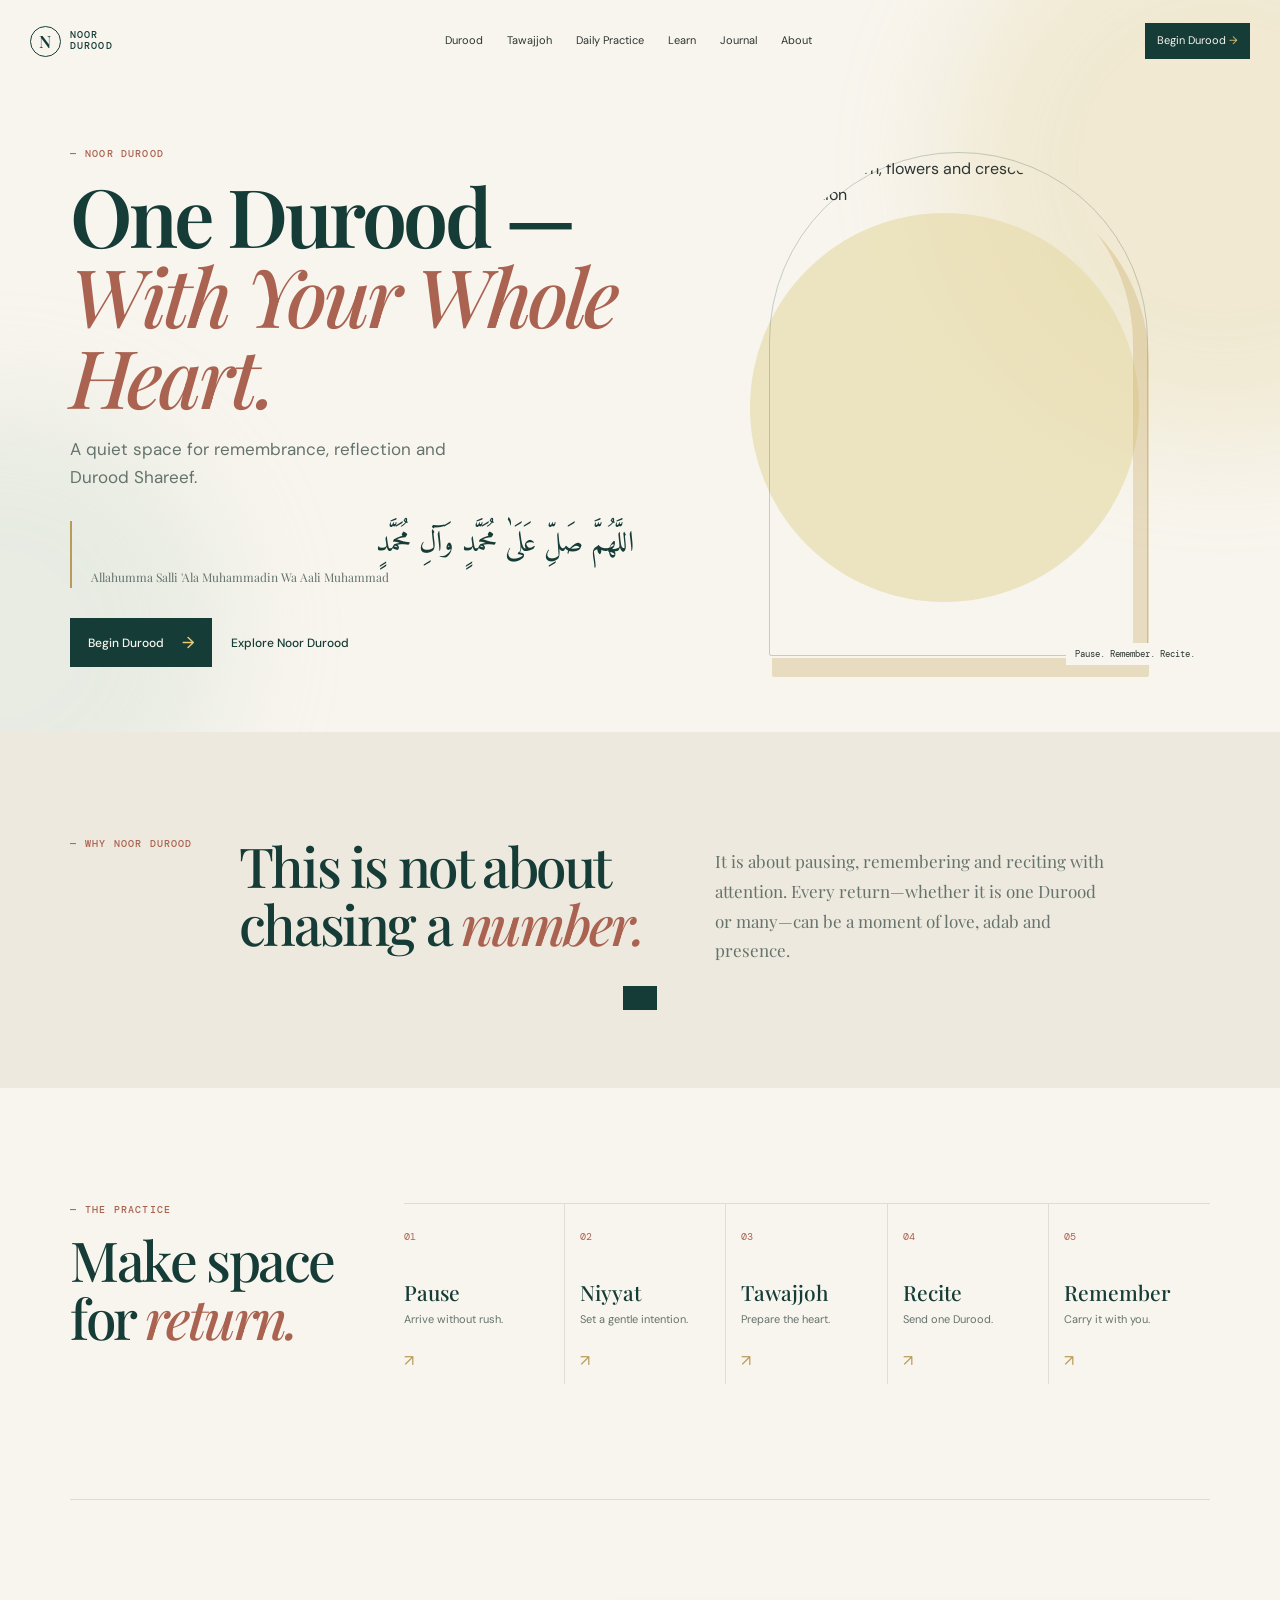
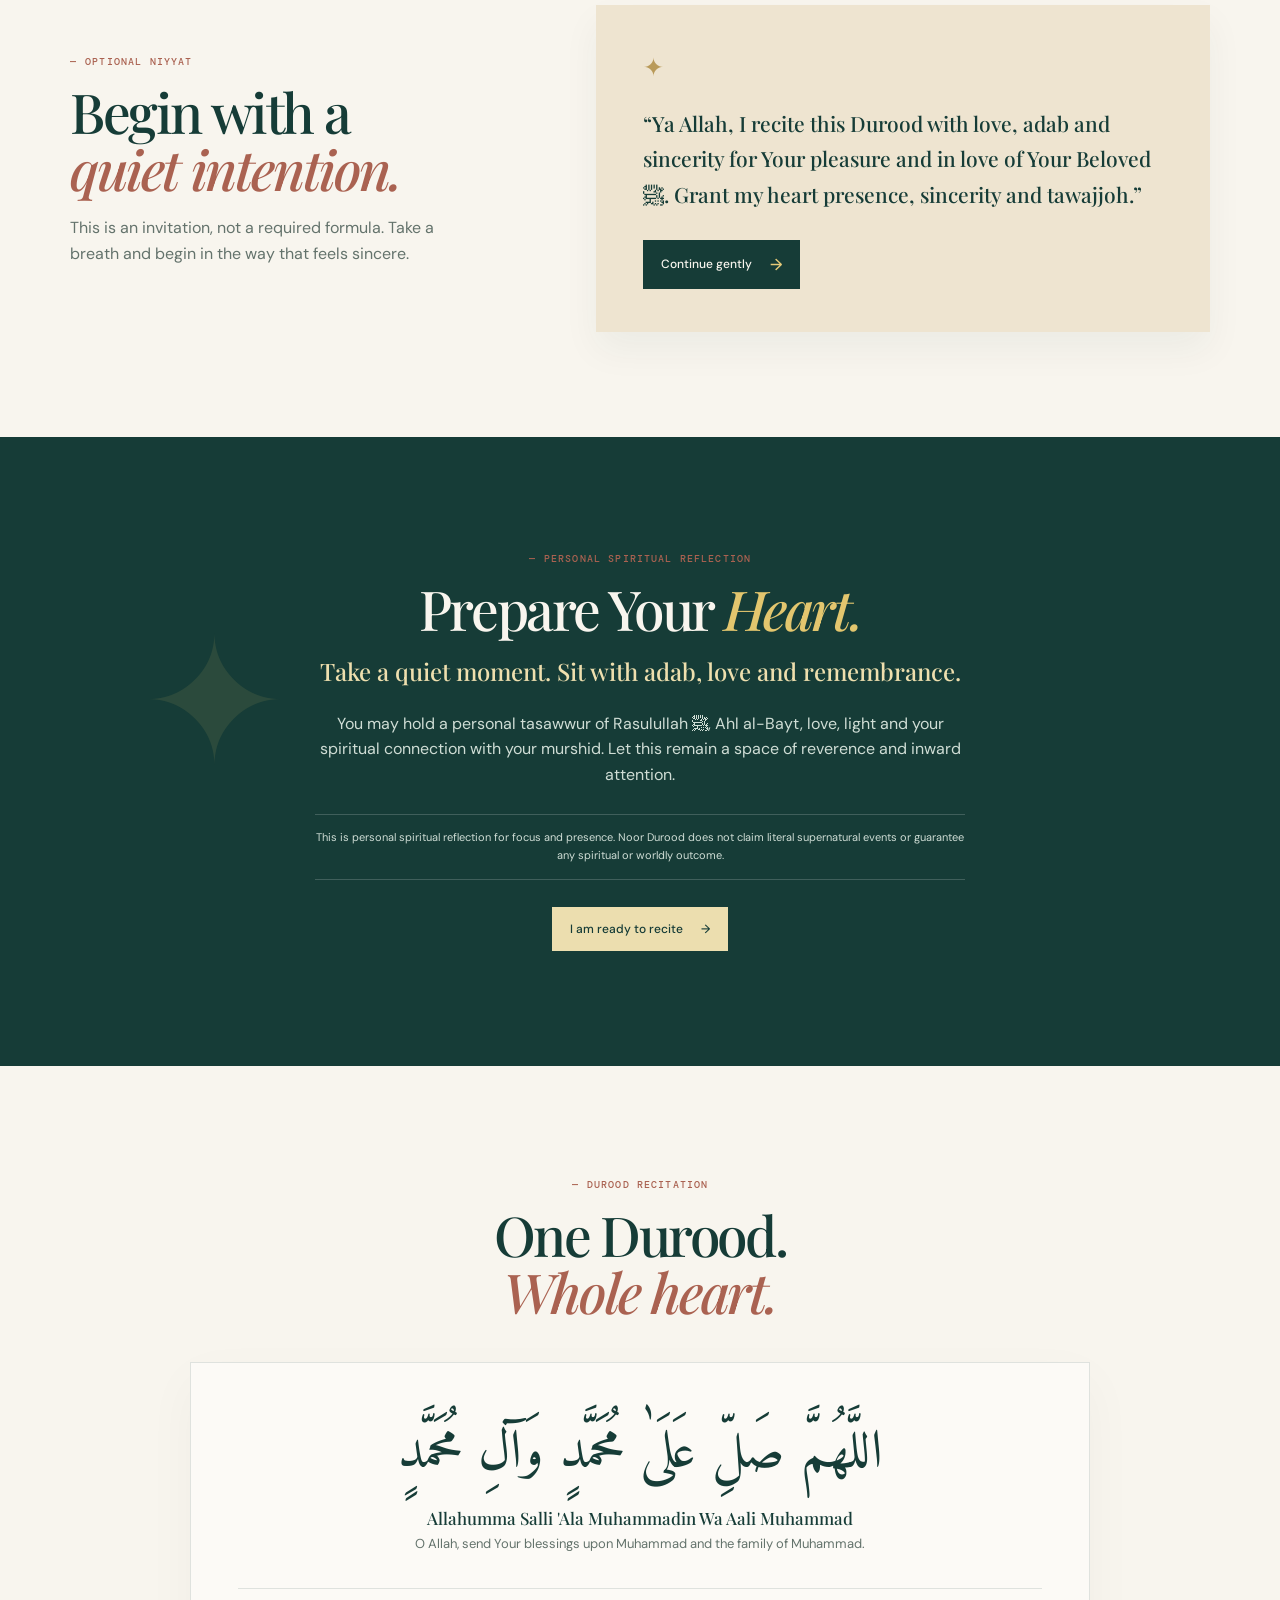
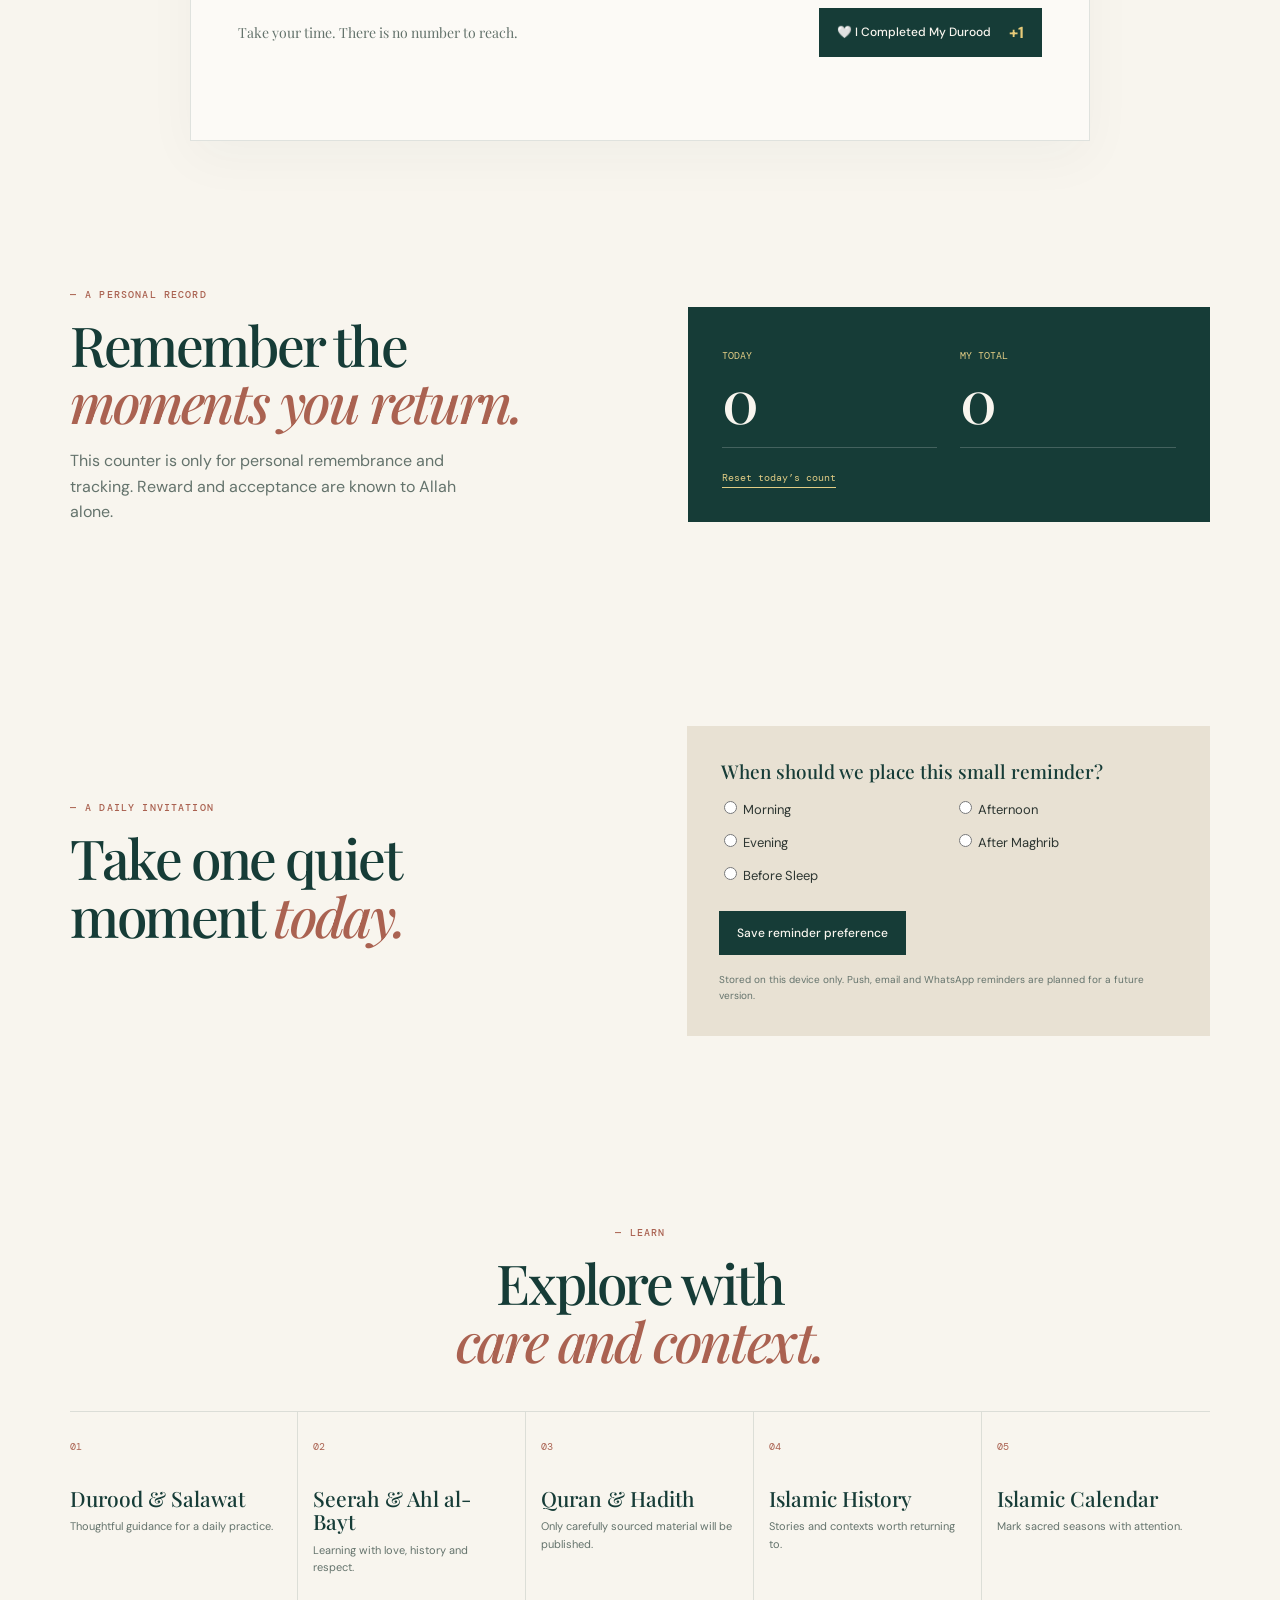
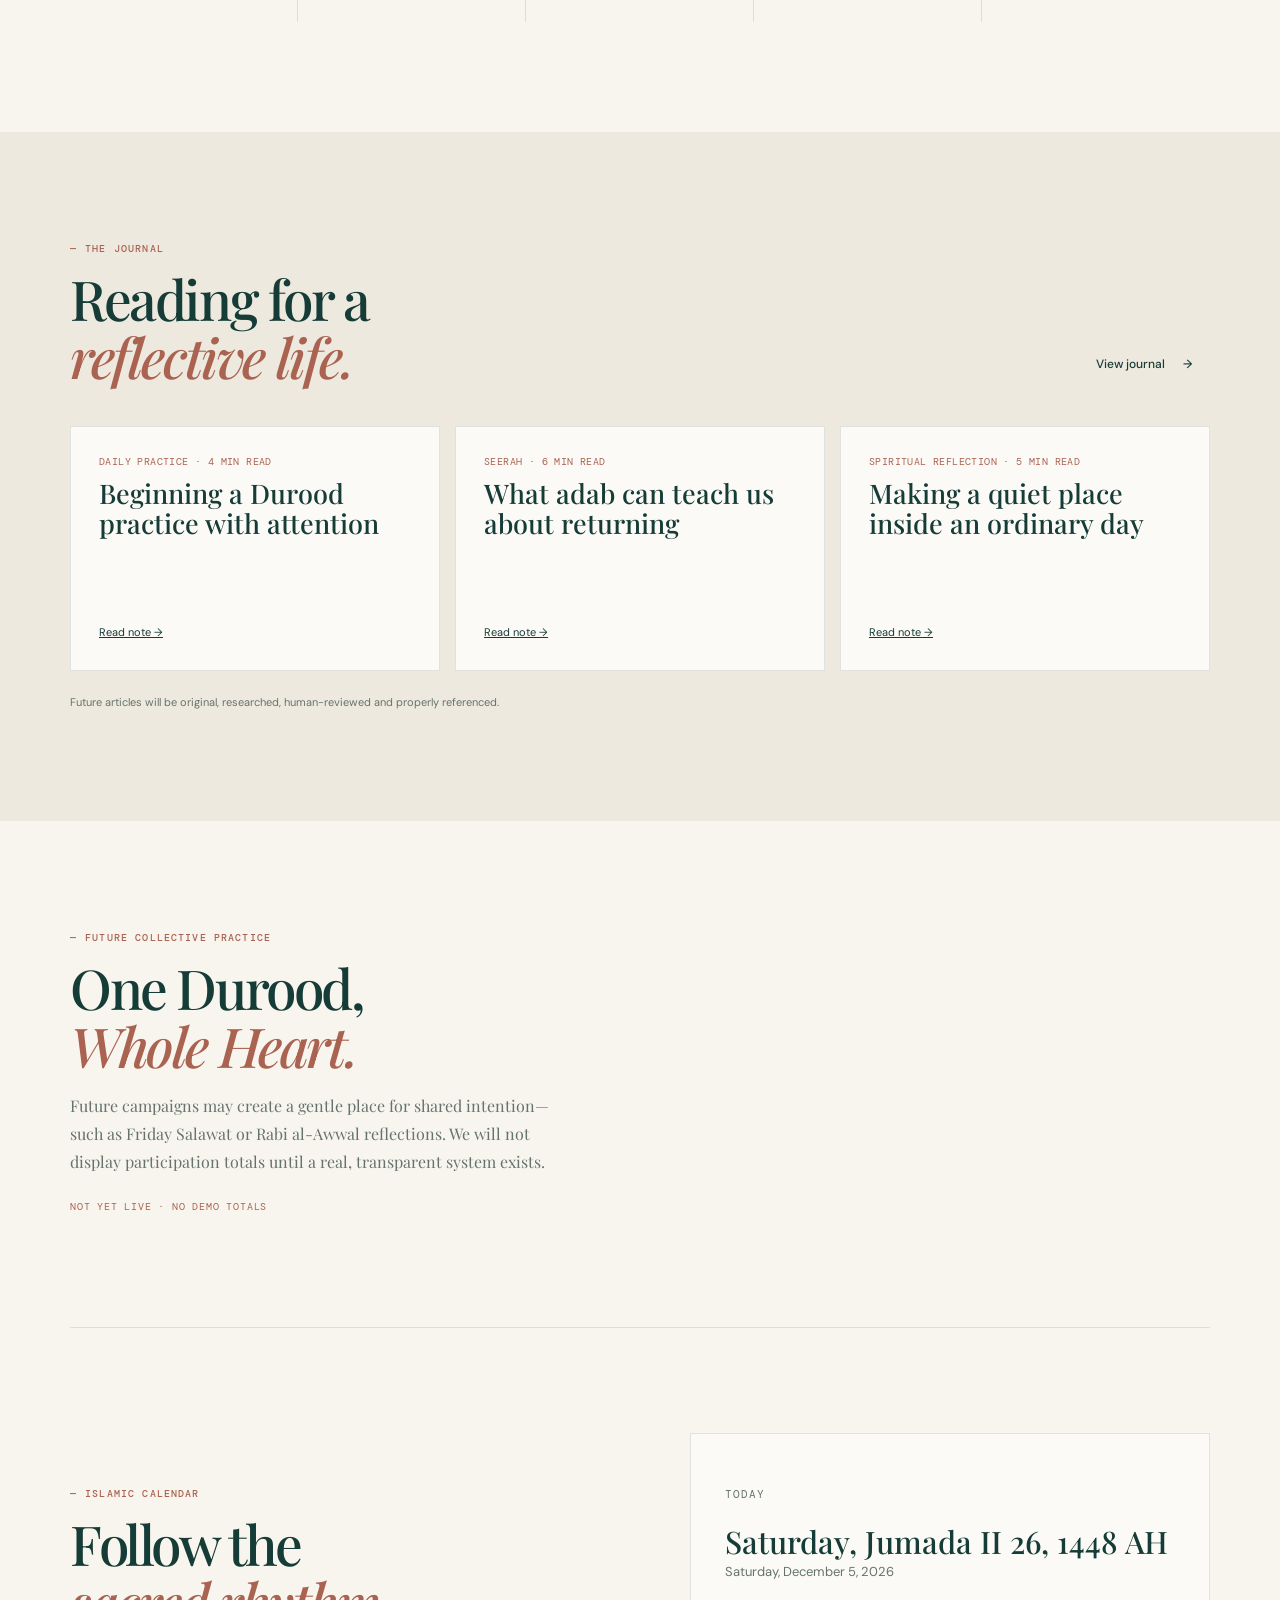
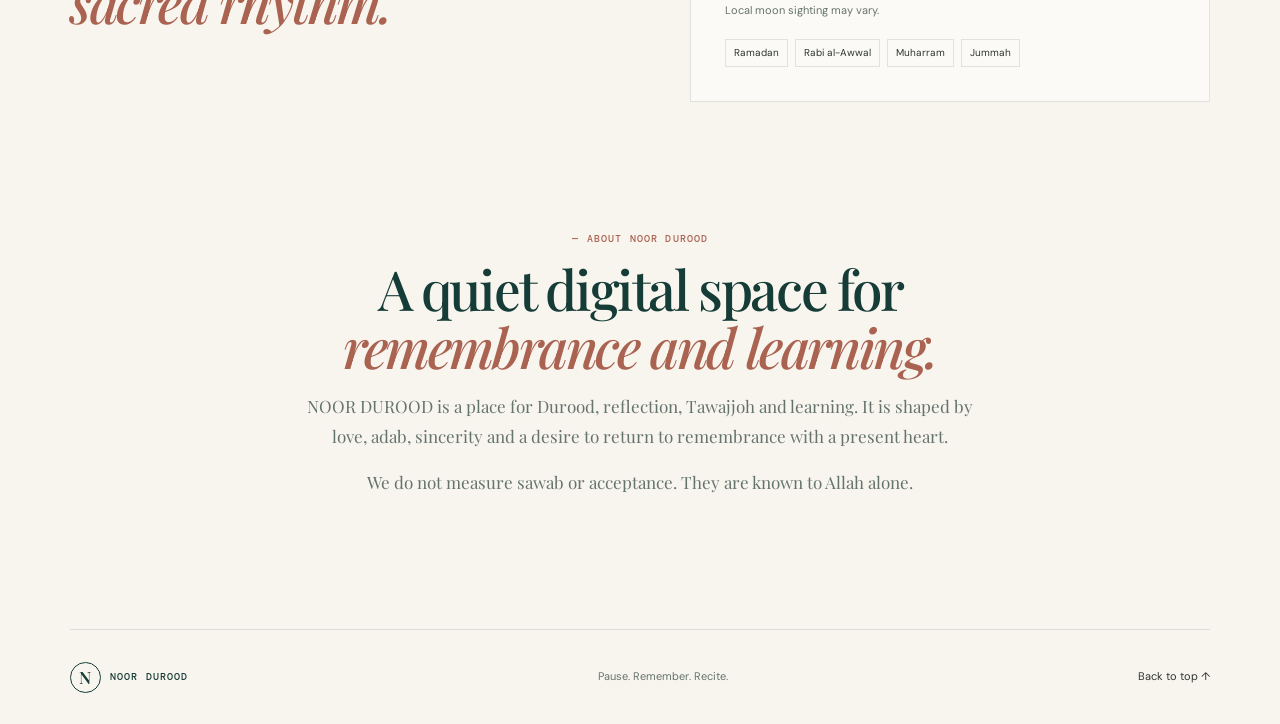
==== index.html @ 05f32813 "Add files via upload" ====
<!doctype html><html lang="en"><head><meta charset="utf-8"><meta name="viewport" content="width=device-width,initial-scale=1"><title>Noor Durood — One Durood, With Your Whole Heart</title><meta name="description" content="A quiet digital space for Durood, reflection, Tawajjoh and learning."><link rel="canonical" href="https://noordurood.com/"><meta property="og:type" content="website"><meta property="og:title" content="Noor Durood — One Durood, With Your Whole Heart"><meta property="og:description" content="A quiet space for Durood, reflection and remembrance."><meta property="og:url" content="https://noordurood.com/"><meta name="twitter:card" content="summary_large_image"><link rel="preconnect" href="https://fonts.googleapis.com"><link rel="preconnect" href="https://fonts.gstatic.com" crossorigin><link href="https://fonts.googleapis.com/css2?family=Amiri:wght@400;700&family=DM+Mono:wght@400;500&family=DM+Sans:opsz,wght@9..40,400;9..40,500;9..40,600&family=Playfair+Display:ital,wght@0,500;0,600;1,500&display=swap" rel="stylesheet"><link rel="stylesheet" href="styles.css"><script type="application/ld+json">{"@context":"https://schema.org","@type":"WebSite","name":"Noor Durood","url":"https://noordurood.com/","description":"A quiet digital space for Durood, reflection, Tawajjoh and learning."}</script></head>
<body><a class="skip" href="#main">Skip to content</a><div class="wash wash-one"></div><div class="wash wash-two"></div><header class="header"><a class="brand" href="#home" aria-label="Noor Durood home"><b>N</b><span>NOOR<br>DUROOD</span></a><nav class="nav" id="nav" aria-label="Main navigation"><a href="#durood">Durood</a><a href="#tawajjoh">Tawajjoh</a><a href="#daily">Daily Practice</a><a href="#learn">Learn</a><a href="#journal">Journal</a><a href="#about">About</a></nav><div class="nav-cta"><a href="#niyyat" class="small-button">Begin Durood <span>→</span></a><button id="menu" class="menu" aria-label="Open menu" aria-expanded="false">☰</button></div></header>
<main id="main"><section class="hero wrap" id="home"><div class="hero-copy"><p class="eyebrow">NOOR DUROOD</p><h1>One Durood —<br><em>With Your Whole Heart.</em></h1><p class="lead">A quiet space for remembrance, reflection and Durood Shareef.</p><div class="hero-durood"><p class="arabic" dir="rtl">اللَّهُمَّ صَلِّ عَلَىٰ مُحَمَّدٍ وَآلِ مُحَمَّدٍ</p><p>Allahumma Salli 'Ala Muhammadin Wa Aali Muhammad</p></div><div class="actions"><a class="button primary" href="#niyyat">Begin Durood <span>→</span></a><a class="button ghost" href="#why">Explore Noor Durood</a></div></div><div class="art"><i class="art-ring"></i><img src="assets/noor-durood-hero.png" alt="A calm lantern, flowers and crescent composition"><span>Pause. Remember. Recite.</span></div></section>
<section class="why" id="why"><div class="wrap why-grid"><p class="eyebrow">Why Noor Durood</p><h2>This is not about<br>chasing a <em>number.</em></h2><p>It is about pausing, remembering and reciting with attention. Every return—whether it is one Durood or many—can be a moment of love, adab and presence.</p></div></section>
<section class="journey wrap" id="daily"><div class="journey-intro"><p class="eyebrow">The practice</p><h2>Make space<br>for <em>return.</em></h2></div><div class="steps"><a href="#niyyat"><span>01</span><strong>Pause</strong><p>Arrive without rush.</p><b>↗</b></a><a href="#niyyat"><span>02</span><strong>Niyyat</strong><p>Set a gentle intention.</p><b>↗</b></a><a href="#tawajjoh"><span>03</span><strong>Tawajjoh</strong><p>Prepare the heart.</p><b>↗</b></a><a href="#durood"><span>04</span><strong>Recite</strong><p>Send one Durood.</p><b>↗</b></a><a href="#remember"><span>05</span><strong>Remember</strong><p>Carry it with you.</p><b>↗</b></a></div></section>
<section class="split wrap" id="niyyat"><div><p class="eyebrow">Optional niyyat</p><h2>Begin with a<br><em>quiet intention.</em></h2><p class="section-copy">This is an invitation, not a required formula. Take a breath and begin in the way that feels sincere.</p></div><article class="niyyat-card"><span>✦</span><p>“Ya Allah, I recite this Durood with love, adab and sincerity for Your pleasure and in love of Your Beloved ﷺ. Grant my heart presence, sincerity and tawajjoh.”</p><a href="#tawajjoh" class="button primary">Continue gently <span>→</span></a></article></section>
<section class="tawajjoh" id="tawajjoh"><div class="taw-inner"><p class="eyebrow">Personal spiritual reflection</p><h2>Prepare Your <em>Heart.</em></h2><p class="taw-lead">Take a quiet moment. Sit with adab, love and remembrance.</p><p>You may hold a personal tasawwur of Rasulullah ﷺ, Ahl al-Bayt, love, light and your spiritual connection with your murshid. Let this remain a space of reverence and inward attention.</p><p class="fine">This is personal spiritual reflection for focus and presence. Noor Durood does not claim literal supernatural events or guarantee any spiritual or worldly outcome.</p><a href="#durood" class="button light">I am ready to recite <span>→</span></a></div></section>
<section class="durood wrap" id="durood"><div class="center"><p class="eyebrow">Durood recitation</p><h2>One Durood.<br><em>Whole heart.</em></h2></div><article class="recitation"><p class="arabic main-arabic" dir="rtl">اللَّهُمَّ صَلِّ عَلَىٰ مُحَمَّدٍ وَآلِ مُحَمَّدٍ</p><p class="roman">Allahumma Salli 'Ala Muhammadin Wa Aali Muhammad</p><p class="meaning">O Allah, send Your blessings upon Muhammad and the family of Muhammad.</p><div class="recite-action"><p>Take your time. There is no number to reach.</p><button class="button primary" id="completeDurood">🤍 I Completed My Durood <b>+1</b></button></div><p id="confirmation" class="confirmation" role="status"></p></article></section>
<section class="personal wrap" id="remember"><div class="personal-copy"><p class="eyebrow">A personal record</p><h2>Remember the<br><em>moments you return.</em></h2><p>This counter is only for personal remembrance and tracking. Reward and acceptance are known to Allah alone.</p></div><div class="count-card"><div><span>Today</span><strong id="todayCount">0</strong></div><div><span>My Total</span><strong id="totalCount">0</strong></div><button id="resetToday" class="reset">Reset today’s count</button></div></section>
<section class="reminders wrap" id="reminders"><div><p class="eyebrow">A daily invitation</p><h2>Take one quiet<br>moment <em>today.</em></h2></div><form id="reminderForm" class="reminder-card"><fieldset><legend>When should we place this small reminder?</legend><label><input type="radio" name="reminder" value="Morning"> Morning</label><label><input type="radio" name="reminder" value="Afternoon"> Afternoon</label><label><input type="radio" name="reminder" value="Evening"> Evening</label><label><input type="radio" name="reminder" value="After Maghrib"> After Maghrib</label><label><input type="radio" name="reminder" value="Before Sleep"> Before Sleep</label></fieldset><button class="button primary">Save reminder preference</button><p id="reminderStatus" role="status"></p><small>Stored on this device only. Push, email and WhatsApp reminders are planned for a future version.</small></form></section>
<section class="learn wrap" id="learn"><div class="center"><p class="eyebrow">Learn</p><h2>Explore with<br><em>care and context.</em></h2></div><div class="topic-grid"><article><span>01</span><h3>Durood & Salawat</h3><p>Thoughtful guidance for a daily practice.</p></article><article><span>02</span><h3>Seerah & Ahl al-Bayt</h3><p>Learning with love, history and respect.</p></article><article><span>03</span><h3>Quran & Hadith</h3><p>Only carefully sourced material will be published.</p></article><article><span>04</span><h3>Islamic History</h3><p>Stories and contexts worth returning to.</p></article><article><span>05</span><h3>Islamic Calendar</h3><p>Mark sacred seasons with attention.</p></article></div></section>
<section class="journal-band" id="journal"><div class="wrap"><div class="journal-heading"><div><p class="eyebrow">The journal</p><h2>Reading for a<br><em>reflective life.</em></h2></div><a href="pages/article-template.html" class="button ghost">View journal <span>→</span></a></div><div class="articles"><article><p>DAILY PRACTICE · 4 MIN READ</p><h3>Beginning a Durood practice with attention</h3><a href="pages/article-template.html">Read note →</a></article><article><p>SEERAH · 6 MIN READ</p><h3>What adab can teach us about returning</h3><a href="pages/article-template.html">Read note →</a></article><article><p>SPIRITUAL REFLECTION · 5 MIN READ</p><h3>Making a quiet place inside an ordinary day</h3><a href="pages/article-template.html">Read note →</a></article></div><p class="journal-note">Future articles will be original, researched, human-reviewed and properly referenced.</p></div></section>
<section class="campaign wrap"><p class="eyebrow">Future collective practice</p><h2>One Durood,<br><em>Whole Heart.</em></h2><p>Future campaigns may create a gentle place for shared intention—such as Friday Salawat or Rabi al-Awwal reflections. We will not display participation totals until a real, transparent system exists.</p><span>NOT YET LIVE · NO DEMO TOTALS</span></section>
<section class="calendar wrap" id="calendar"><div><p class="eyebrow">Islamic calendar</p><h2>Follow the<br><em>sacred rhythm.</em></h2></div><article><p class="label">TODAY</p><strong id="hijriDate">Loading Hijri date…</strong><span id="gregorianDate"></span><p>Local moon sighting may vary.</p><div><span>Ramadan</span><span>Rabi al-Awwal</span><span>Muharram</span><span>Jummah</span></div></article></section>
<section class="about wrap" id="about"><p class="eyebrow">About Noor Durood</p><h2>A quiet digital space for<br><em>remembrance and learning.</em></h2><p>NOOR DUROOD is a place for Durood, reflection, Tawajjoh and learning. It is shaped by love, adab, sincerity and a desire to return to remembrance with a present heart.</p><p>We do not measure sawab or acceptance. They are known to Allah alone.</p></section></main><footer class="wrap"><a class="brand" href="#home"><b>N</b><span>NOOR DUROOD</span></a><p>Pause. Remember. Recite.</p><a href="#home">Back to top ↑</a></footer><div id="toast" class="toast" role="status"></div><script src="script.js"></script></body></html>
---- styles.css ----
:root{--ivory:#f8f5ee;--paper:#fcfaf6;--green:#163c37;--gold:#b99a59;--coral:#aa6251;--text:#2c3531;--muted:#64736c;--line:#163c3720;--serif:'Playfair Display',Georgia,serif;--sans:'DM Sans',Arial,sans-serif;--arabic:'Amiri',serif;--mono:'DM Mono',monospace}*{box-sizing:border-box}html{scroll-behavior:smooth}body{margin:0;background:var(--ivory);color:var(--text);font-family:var(--sans);line-height:1.6}.wash{position:fixed;z-index:-1;border-radius:50%;filter:blur(58px);opacity:.25;pointer-events:none}.wash-one{right:-17vw;top:-12vh;width:43vw;height:43vw;background:#dbc67f}.wash-two{left:-18vw;bottom:4vh;width:36vw;height:36vw;background:#b8d1c2}.skip{position:absolute;left:-999px}.skip:focus{left:12px;top:12px;z-index:10;background:white;padding:9px}.wrap{width:min(1140px,calc(100% - 56px));margin:auto}.header{height:82px;width:min(1220px,calc(100% - 56px));margin:auto;display:flex;justify-content:space-between;align-items:center;gap:25px}.brand{display:flex;align-items:center;gap:9px;text-decoration:none;color:var(--green);font:500 10px/1.08 var(--mono);letter-spacing:1.1px}.brand b{width:31px;height:31px;display:grid;place-items:center;border:1px solid var(--green);border-radius:50%;font:600 17px var(--serif)}.nav{display:flex;gap:24px}.nav a,footer>a{font-size:11px;color:var(--text);text-decoration:none}.nav a:hover,footer>a:hover{color:var(--coral)}.nav-cta{display:flex;align-items:center;gap:12px}.small-button{color:var(--ivory);background:var(--green);padding:9px 12px;text-decoration:none;font-size:11px}.small-button span{color:#e3c674}.menu{display:none;border:0;background:transparent;font-size:22px}.eyebrow{margin:0 0 15px;font:500 10px var(--mono);letter-spacing:1.15px;color:var(--coral);text-transform:uppercase}.eyebrow:before{content:'—';padding-right:8px}h1,h2,h3,p{margin-top:0}h1{margin-bottom:20px;font:600 clamp(48px,6.3vw,84px)/1 var(--serif);letter-spacing:-3.5px;color:var(--green)}h2{margin-bottom:17px;font:500 clamp(37px,4.3vw,58px)/1.05 var(--serif);letter-spacing:-2.4px;color:var(--green)}h1 em,h2 em{color:var(--coral);font-weight:500}.hero{min-height:650px;display:grid;grid-template-columns:1.03fr .97fr;gap:44px;align-items:center}.lead{font-size:17px;color:var(--muted);max-width:400px}.hero-durood{padding:3px 0 3px 19px;margin:30px 0;border-left:2px solid var(--gold)}.hero-durood .arabic{margin-bottom:5px;color:var(--green);font:29px/1.4 var(--arabic)}.hero-durood p:last-child{margin:0;color:var(--muted);font:12px var(--serif)}.actions{display:flex;gap:19px;align-items:center}.button{border:0;cursor:pointer;display:inline-flex;align-items:center;justify-content:center;gap:18px;padding:14px 18px;font:500 12px var(--sans);text-decoration:none;transition:transform .2s}.button:hover{transform:translateY(-2px)}.primary{color:var(--ivory);background:var(--green)}.primary span,.primary b{font-size:16px;color:#e7cb79}.ghost{padding-left:0;color:var(--green);background:transparent}.art{height:525px;display:grid;place-items:center;position:relative}.art-ring{position:absolute;width:389px;height:389px;border-radius:50%;background:#e7dcad;opacity:.7}.art:after{content:'';position:absolute;width:377px;height:502px;border:1px solid #163c3738;border-radius:189px 189px 2px 2px;transform:translate(14px,-3px)}.art img{position:relative;z-index:1;width:377px;height:502px;object-fit:cover;border-radius:189px 189px 2px 2px;box-shadow:16px 19px #c6a55c4f}.art span{position:absolute;z-index:2;right:6px;bottom:5px;background:var(--ivory);padding:5px 9px;font:9px var(--mono)}.why{padding:105px 0;background:#eee9de}.why-grid{display:grid;grid-template-columns:.28fr .9fr 1fr;gap:30px;align-items:start}.why-grid h2{margin:0}.why-grid>p:last-child{max-width:390px;padding-top:10px;color:var(--muted);font:17px/1.75 var(--serif)}.journey{padding:115px 0;display:grid;grid-template-columns:.5fr 1.5fr;gap:65px}.steps{display:grid;grid-template-columns:repeat(5,1fr);border-top:1px solid var(--line)}.steps a{min-height:180px;position:relative;padding:18px 15px 13px 0;border-right:1px solid var(--line);color:var(--green);text-decoration:none}.steps a+ a{padding-left:15px}.steps a:last-child{border:0}.steps span{font:10px var(--mono);color:var(--coral)}.steps strong{display:block;margin:30px 0 5px;font:500 21px var(--serif)}.steps p{font-size:11px;color:var(--muted)}.steps b{position:absolute;bottom:10px;color:var(--gold);font-weight:400}.split{padding:105px 0;display:grid;grid-template-columns:.82fr 1.18fr;gap:100px;align-items:center;border-top:1px solid var(--line)}.section-copy{max-width:370px;color:var(--muted);font-size:16px}.niyyat-card{padding:43px 47px;background:#eee4d0;box-shadow:0 18px 35px #163c370d}.niyyat-card>span{font-size:25px;color:var(--gold)}.niyyat-card>p{margin:18px 0 28px;color:var(--green);font:500 21px/1.68 var(--serif)}.tawajjoh{background:var(--green);padding:115px 25px;color:#cfddd5;text-align:center;position:relative;overflow:hidden}.tawajjoh:before{content:'✦';position:absolute;left:11%;top:20%;font-size:175px;color:#e5c46a1b}.taw-inner{max-width:650px;margin:auto}.tawajjoh h2{color:var(--ivory)}.tawajjoh h2 em{color:#e3c66e}.taw-lead{font:500 24px var(--serif);color:#eedfae}.fine{padding:14px 0;margin:27px 0;border-top:1px solid #ffffff2e;border-bottom:1px solid #ffffff2e;font-size:11px}.light{background:#ecdeaf;color:var(--green)}.durood{padding:112px 0}.center{text-align:center}.recitation{max-width:900px;margin:41px auto 0;padding:47px;background:var(--paper);border:1px solid var(--line);box-shadow:0 18px 50px #163c3709;text-align:center}.arabic{font-family:var(--arabic)}.main-arabic{margin-bottom:8px;color:var(--green);font-size:clamp(36px,4.2vw,57px);line-height:1.65}.roman{margin-bottom:5px;color:var(--green);font:500 17px var(--serif)}.meaning{font-size:13px;color:var(--muted)}.recite-action{display:flex;justify-content:space-between;align-items:center;margin-top:33px;padding-top:19px;border-top:1px solid var(--line);text-align:left}.recite-action p{margin:0;color:var(--muted);font:14px var(--serif)}.confirmation{min-height:20px;margin:16px 0 0;color:#5d776b;font-size:13px}.personal{padding:35px 0 105px;display:grid;grid-template-columns:1fr 1fr;gap:95px;align-items:center}.personal-copy>p:last-child{max-width:405px;color:var(--muted);font-size:16px}.count-card{display:grid;grid-template-columns:1fr 1fr;gap:23px;padding:34px;background:var(--green);color:var(--ivory)}.count-card div{padding-bottom:15px;border-bottom:1px solid #ffffff32}.count-card span{font:10px var(--mono);text-transform:uppercase;color:#e2cd85}.count-card strong{display:block;font:500 60px/1.1 var(--serif)}.reset{grid-column:1/3;justify-self:start;border:0;border-bottom:1px solid #e2cd85;padding:0 0 3px;background:none;color:#e2cd85;font:10px var(--mono);cursor:pointer}.reminders{display:grid;grid-template-columns:1fr 1fr;gap:94px;align-items:center;padding:80px 0}.reminder-card{padding:32px;background:#e8e1d3}.reminder-card fieldset{display:grid;grid-template-columns:1fr 1fr;gap:10px;margin:0 0 25px;padding:0;border:0}.reminder-card legend{margin-bottom:14px;color:var(--green);font:500 19px var(--serif)}.reminder-card label{font-size:13px}.reminder-card small{display:block;margin-top:17px;color:var(--muted);font-size:10px}.learn{padding:110px 0}.topic-grid{display:grid;grid-template-columns:repeat(5,1fr);margin-top:41px;border-top:1px solid var(--line)}.topic-grid article{min-height:210px;padding:20px 15px;border-right:1px solid var(--line)}.topic-grid article:first-child{padding-left:0}.topic-grid article:last-child{border:0}.topic-grid span{font:10px var(--mono);color:var(--coral)}.topic-grid h3{margin:29px 0 8px;color:var(--green);font:500 21px/1.12 var(--serif)}.topic-grid p{font-size:11px;color:var(--muted)}.journal-band{padding:110px 0;background:#eee9de}.journal-heading{display:flex;justify-content:space-between;align-items:end}.journal-heading h2{margin-bottom:0}.articles{display:grid;grid-template-columns:repeat(3,1fr);gap:15px;margin-top:40px}.articles article{display:flex;flex-direction:column;min-height:245px;padding:28px;background:var(--paper);border:1px solid var(--line)}.articles p{font:10px var(--mono);color:var(--coral);letter-spacing:.4px}.articles h3{color:var(--green);font:500 27px/1.13 var(--serif)}.articles a{margin-top:auto;color:var(--green);font-size:11px}.journal-note{margin:23px 0 0;color:var(--muted);font-size:11px}.campaign{padding:110px 0;border-bottom:1px solid var(--line)}.campaign>p:not(.eyebrow){max-width:480px;color:var(--muted);font:16px/1.75 var(--serif)}.campaign>span{font:10px var(--mono);color:var(--coral);letter-spacing:.8px}.calendar{display:grid;grid-template-columns:1fr 1fr;gap:100px;align-items:center;padding:105px 0}.calendar article{padding:34px;background:var(--paper);border:1px solid var(--line)}.label{font:10px var(--mono);color:var(--coral);letter-spacing:1px}.calendar strong{display:block;color:var(--green);font:500 31px var(--serif)}.calendar article>span{display:block;color:var(--muted);font-size:13px}.calendar article>p{margin:19px 0;color:var(--muted);font-size:11px}.calendar article div{display:flex;gap:7px;flex-wrap:wrap}.calendar article div span{padding:5px 8px;border:1px solid var(--line);font-size:10px}.about{max-width:700px;padding:25px 0 115px;text-align:center}.about>p:not(.eyebrow){color:var(--muted);font:17px/1.72 var(--serif)}footer{min-height:95px;display:flex;align-items:center;justify-content:space-between;border-top:1px solid var(--line)}footer p{margin:0;color:var(--muted);font-size:11px}.toast{position:fixed;z-index:10;bottom:20px;left:50%;transform:translate(-50%,130px);padding:12px 17px;background:var(--green);color:white;font-size:12px;transition:transform .25s}.toast.show{transform:translate(-50%,0)}@media(max-width:930px){.header{width:calc(100% - 40px)}.menu{display:block}.nav{display:none;position:absolute;z-index:8;top:66px;left:20px;right:20px;flex-wrap:wrap;padding:18px;background:var(--ivory);box-shadow:0 16px 35px #163c371d}.nav.open{display:flex}.hero{grid-template-columns:1fr;padding:35px 0 65px}.art{height:435px}.art img,.art:after{width:310px;height:413px;border-radius:155px 155px 2px 2px}.art-ring{width:325px;height:325px}.why-grid{grid-template-columns:1fr;gap:7px}.journey,.split,.personal,.reminders,.calendar{grid-template-columns:1fr;gap:36px}.journey{padding:80px 0}.topic-grid{grid-template-columns:repeat(3,1fr)}.topic-grid article:nth-child(3){border:0}.articles{grid-template-columns:1fr 1fr}.calendar{padding:75px 0}}@media(max-width:560px){.wrap{width:calc(100% - 40px)}.header{height:70px;width:calc(100% - 40px)}.nav-cta .small-button{display:none}h1{font-size:51px;letter-spacing:-2.5px}.art{height:370px}.art img,.art:after{width:262px;height:349px;border-radius:131px 131px 2px 2px}.art-ring{width:278px;height:278px}.hero-durood .arabic{font-size:25px}.actions{flex-direction:column;align-items:start}.why{padding:72px 0}.steps{grid-template-columns:1fr 1fr}.steps a{min-height:145px;padding:14px;border-bottom:1px solid var(--line)}.steps a:nth-child(2){border-right:0}.steps a:nth-child(3){border-left:0}.steps strong{margin:18px 0 3px}.split,.personal{padding:75px 0}.niyyat-card,.recitation{padding:29px 22px}.niyyat-card>p{font-size:19px}.tawajjoh{padding:78px 20px}.recite-action{flex-direction:column;gap:17px;align-items:stretch;text-align:center}.count-card{padding:25px}.count-card strong{font-size:50px}.reminders{padding:65px 0}.reminder-card fieldset{grid-template-columns:1fr}.topic-grid{grid-template-columns:1fr 1fr}.topic-grid article:nth-child(3){border-right:1px solid var(--line)}.journal-band,.learn,.campaign{padding:75px 0}.journal-heading{display:block}.journal-heading .button{margin-top:17px}.articles{grid-template-columns:1fr}.calendar{padding:70px 0}.about{padding-bottom:75px}footer p{display:none}}@media(prefers-reduced-motion:reduce){*{scroll-behavior:auto!important;transition:none!important}}
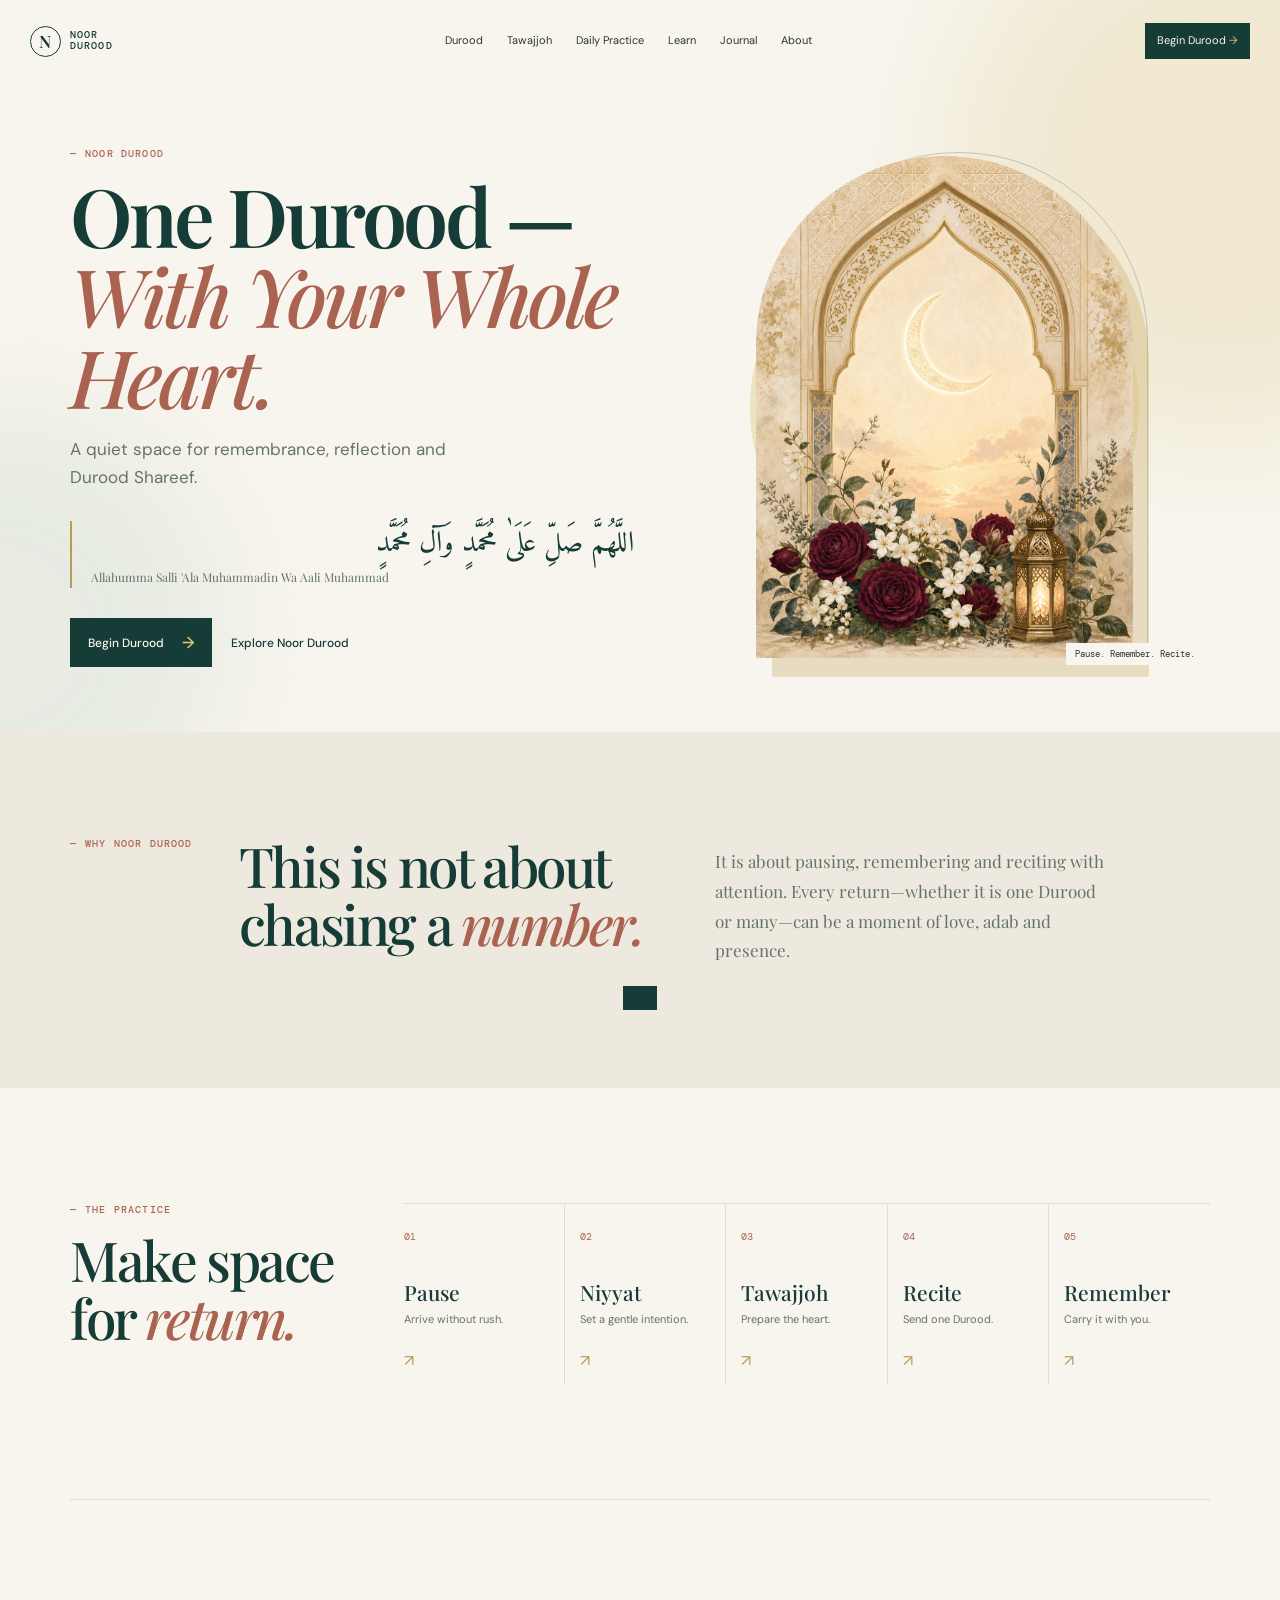
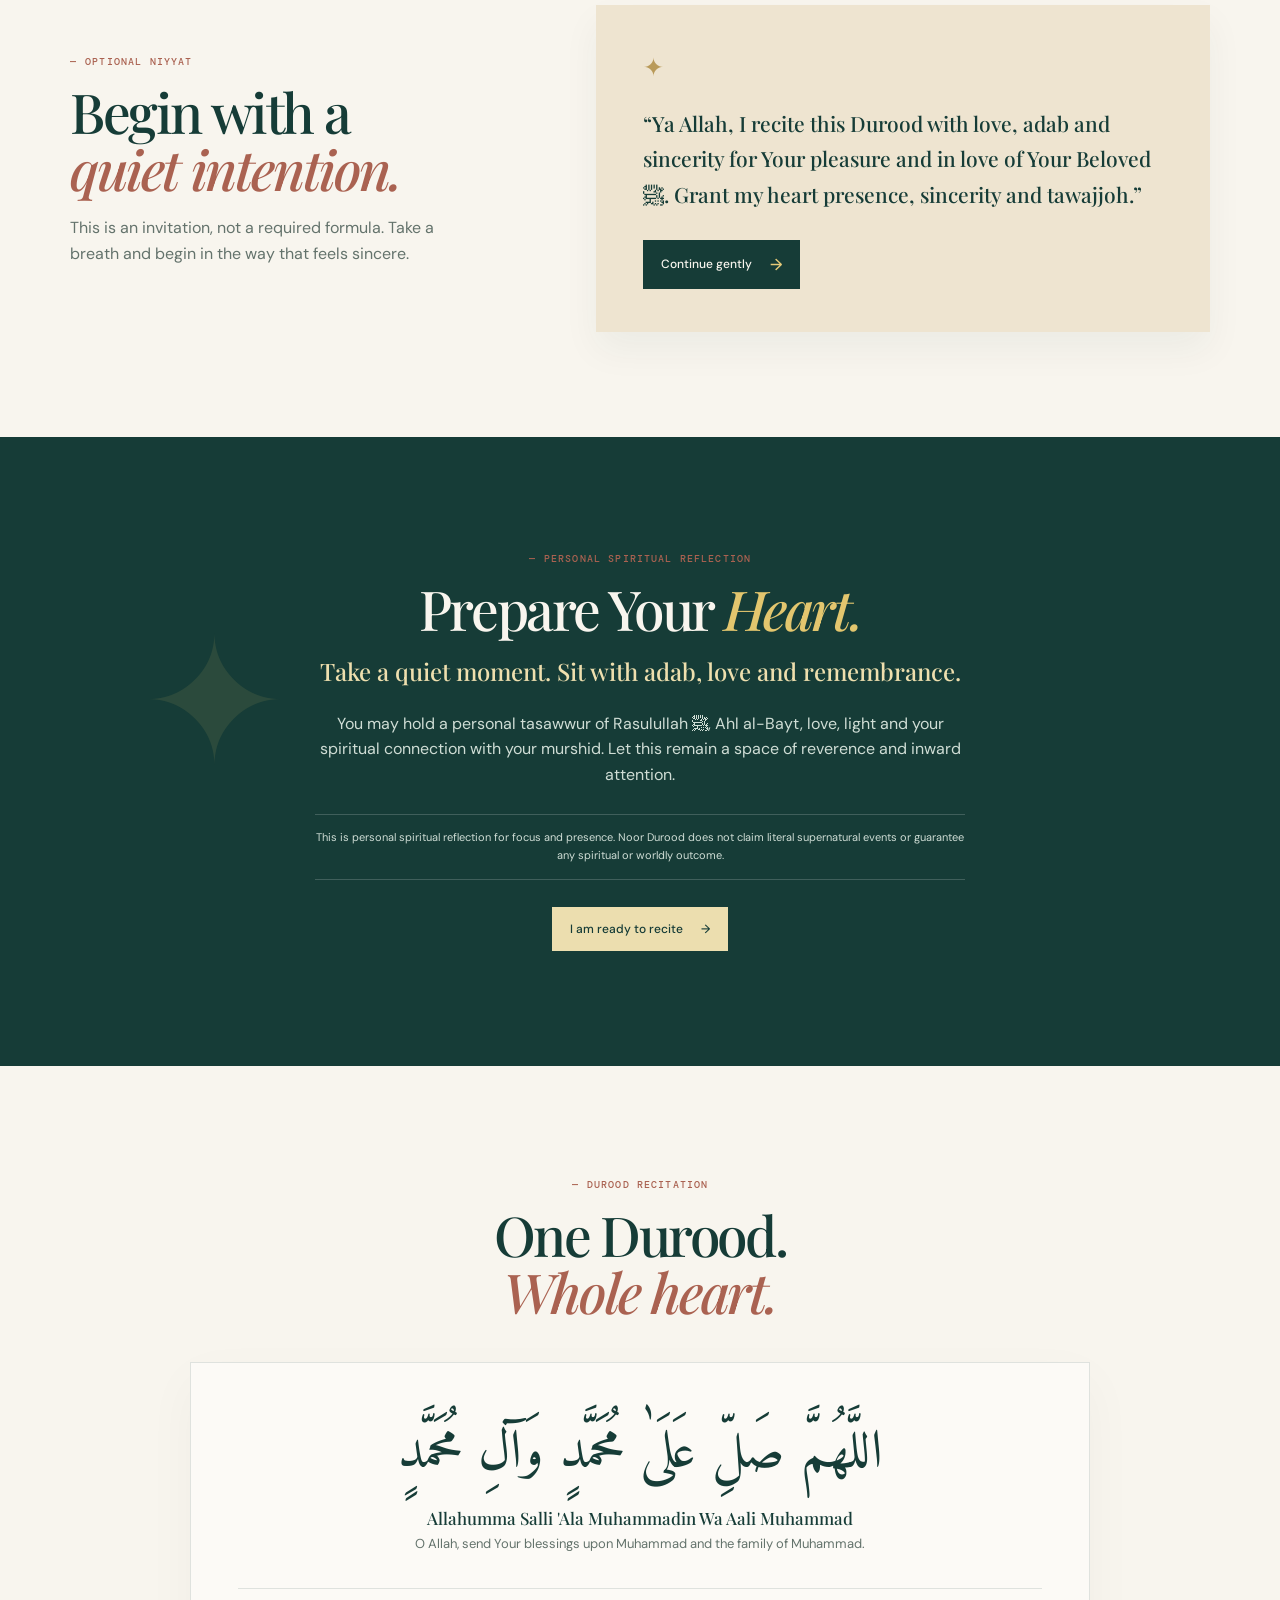
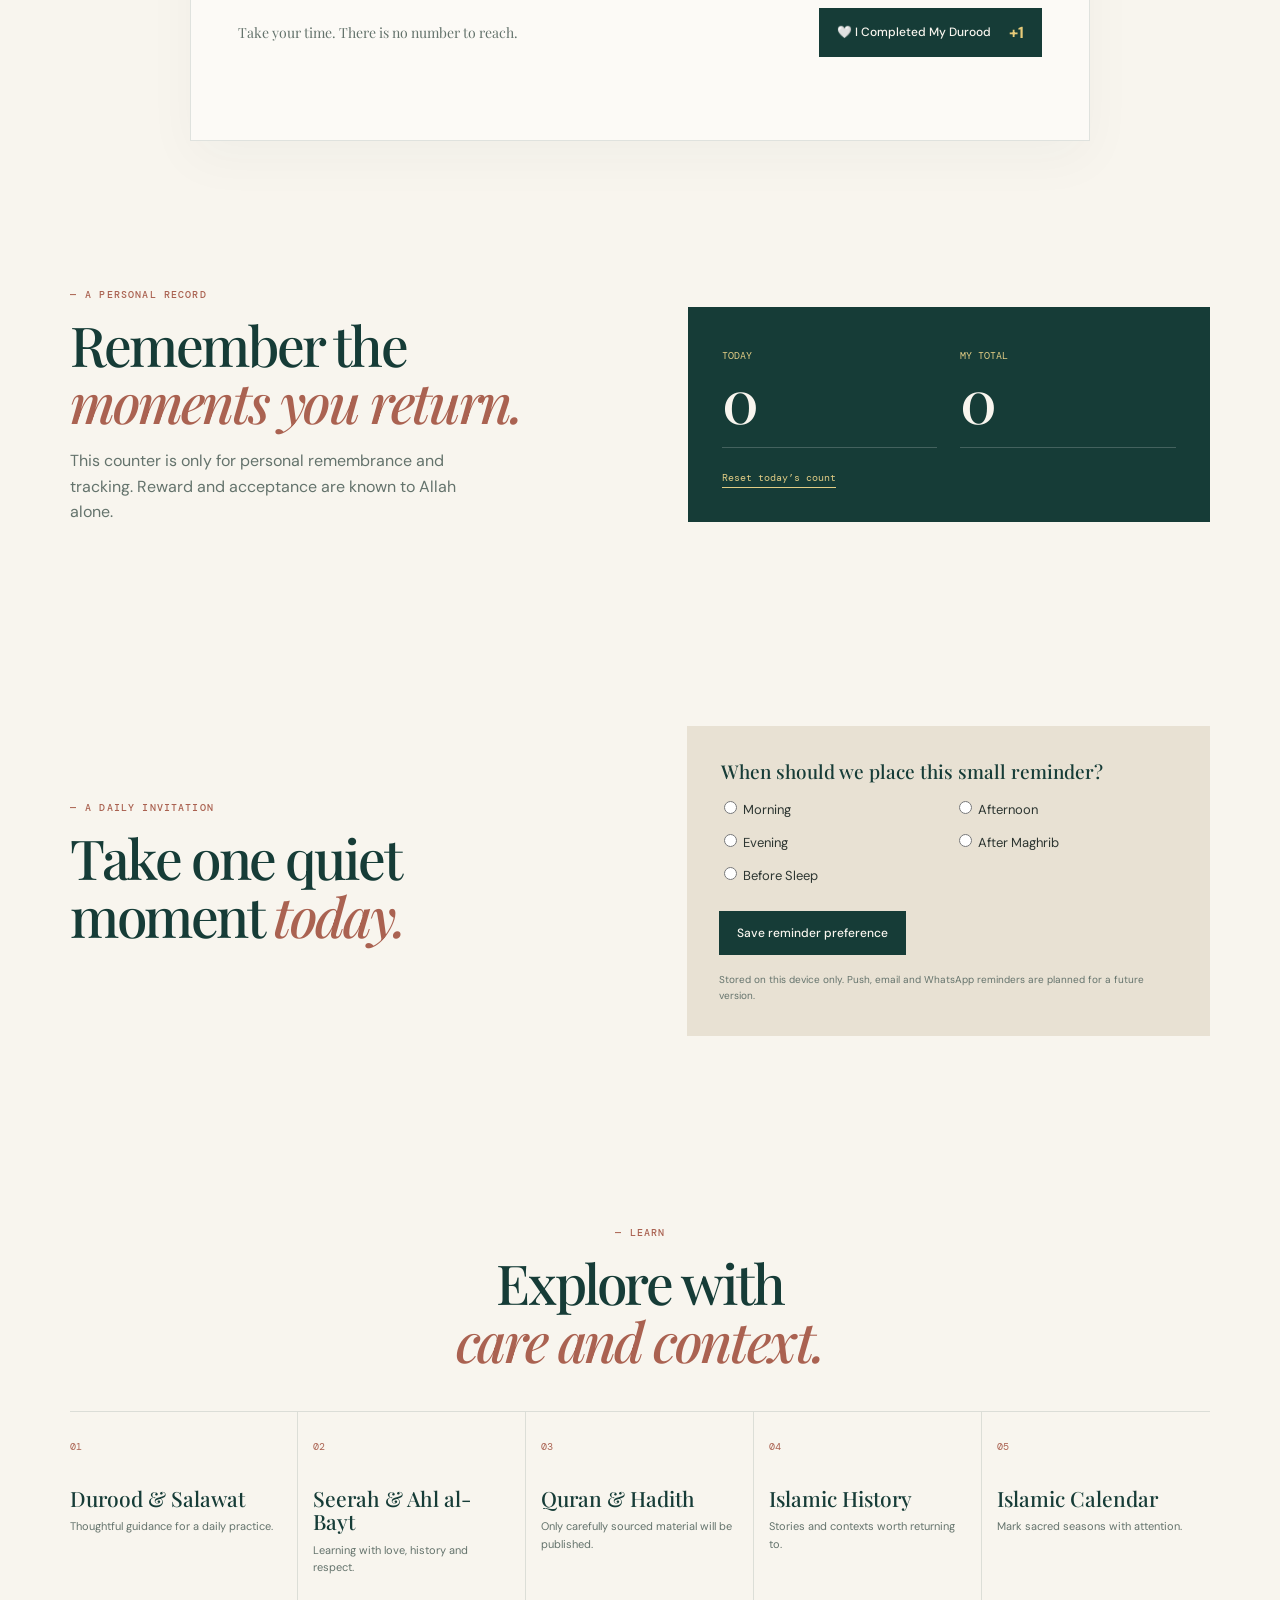
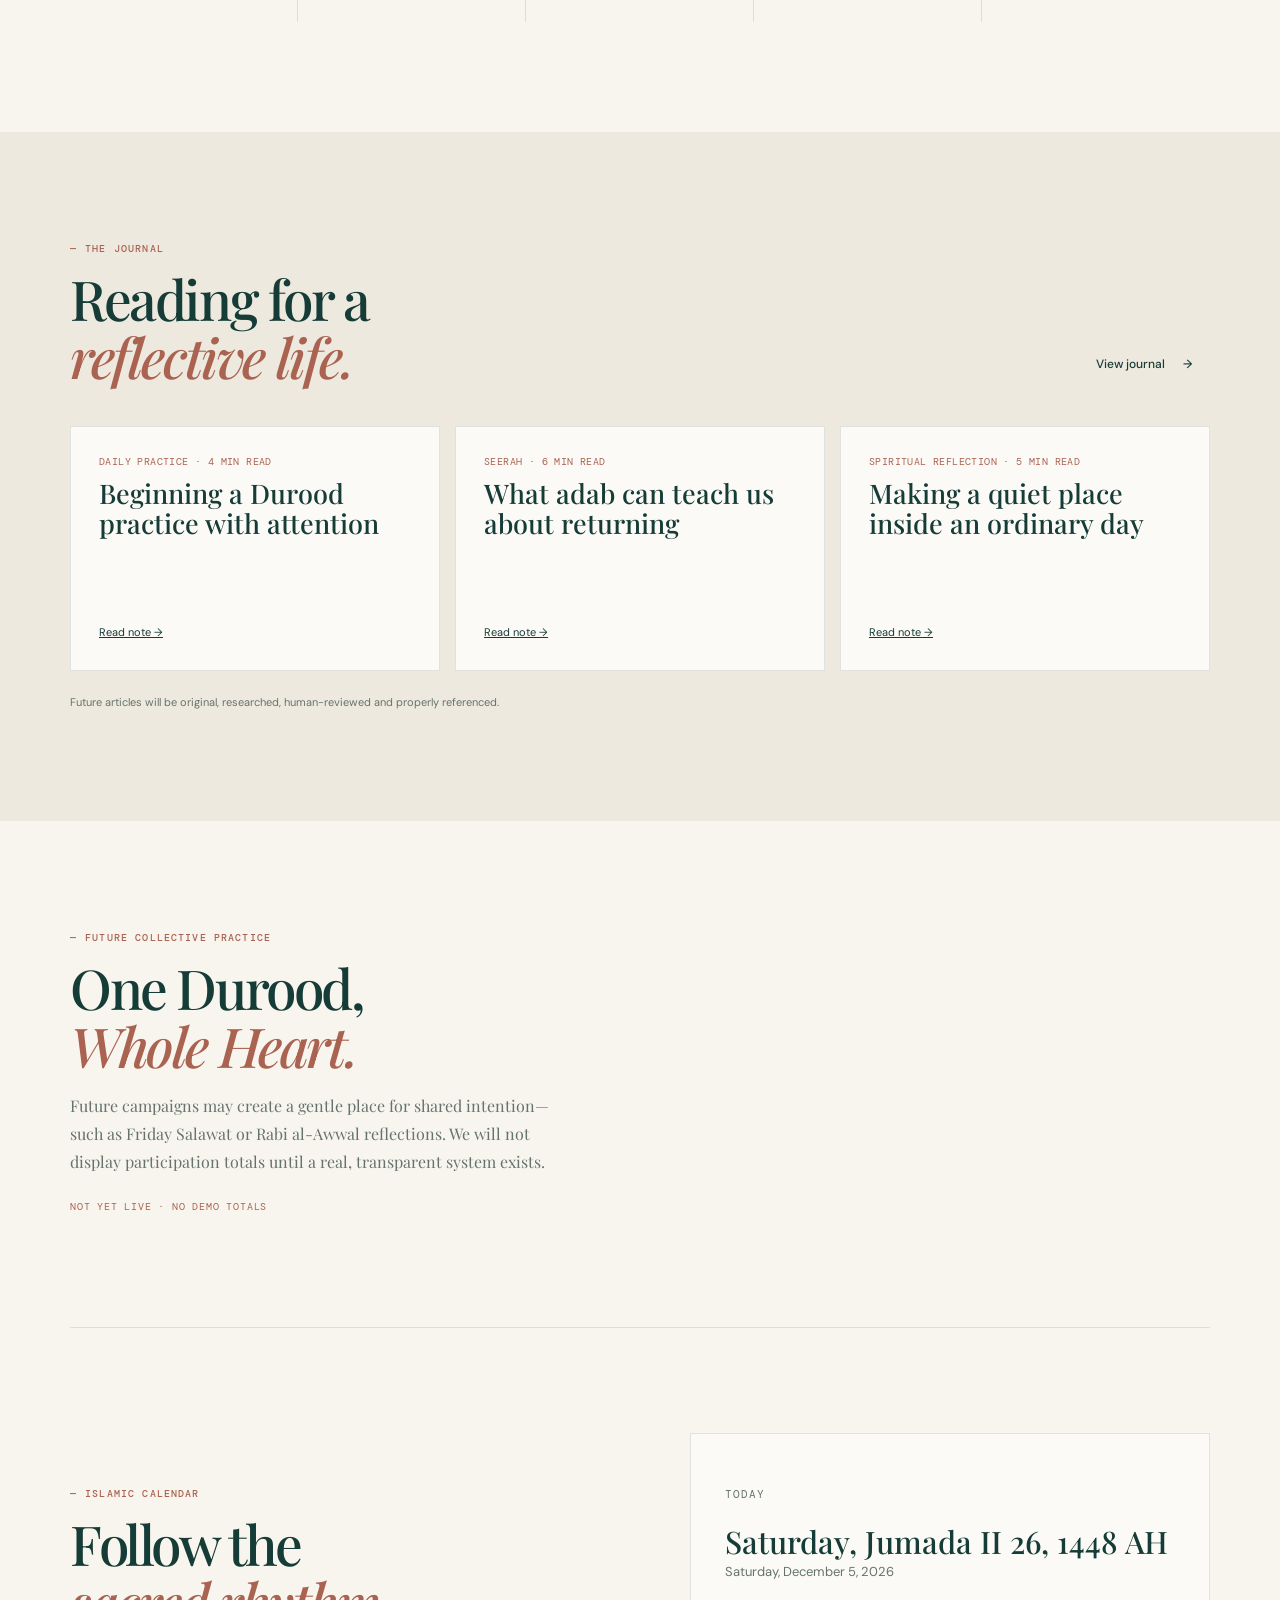
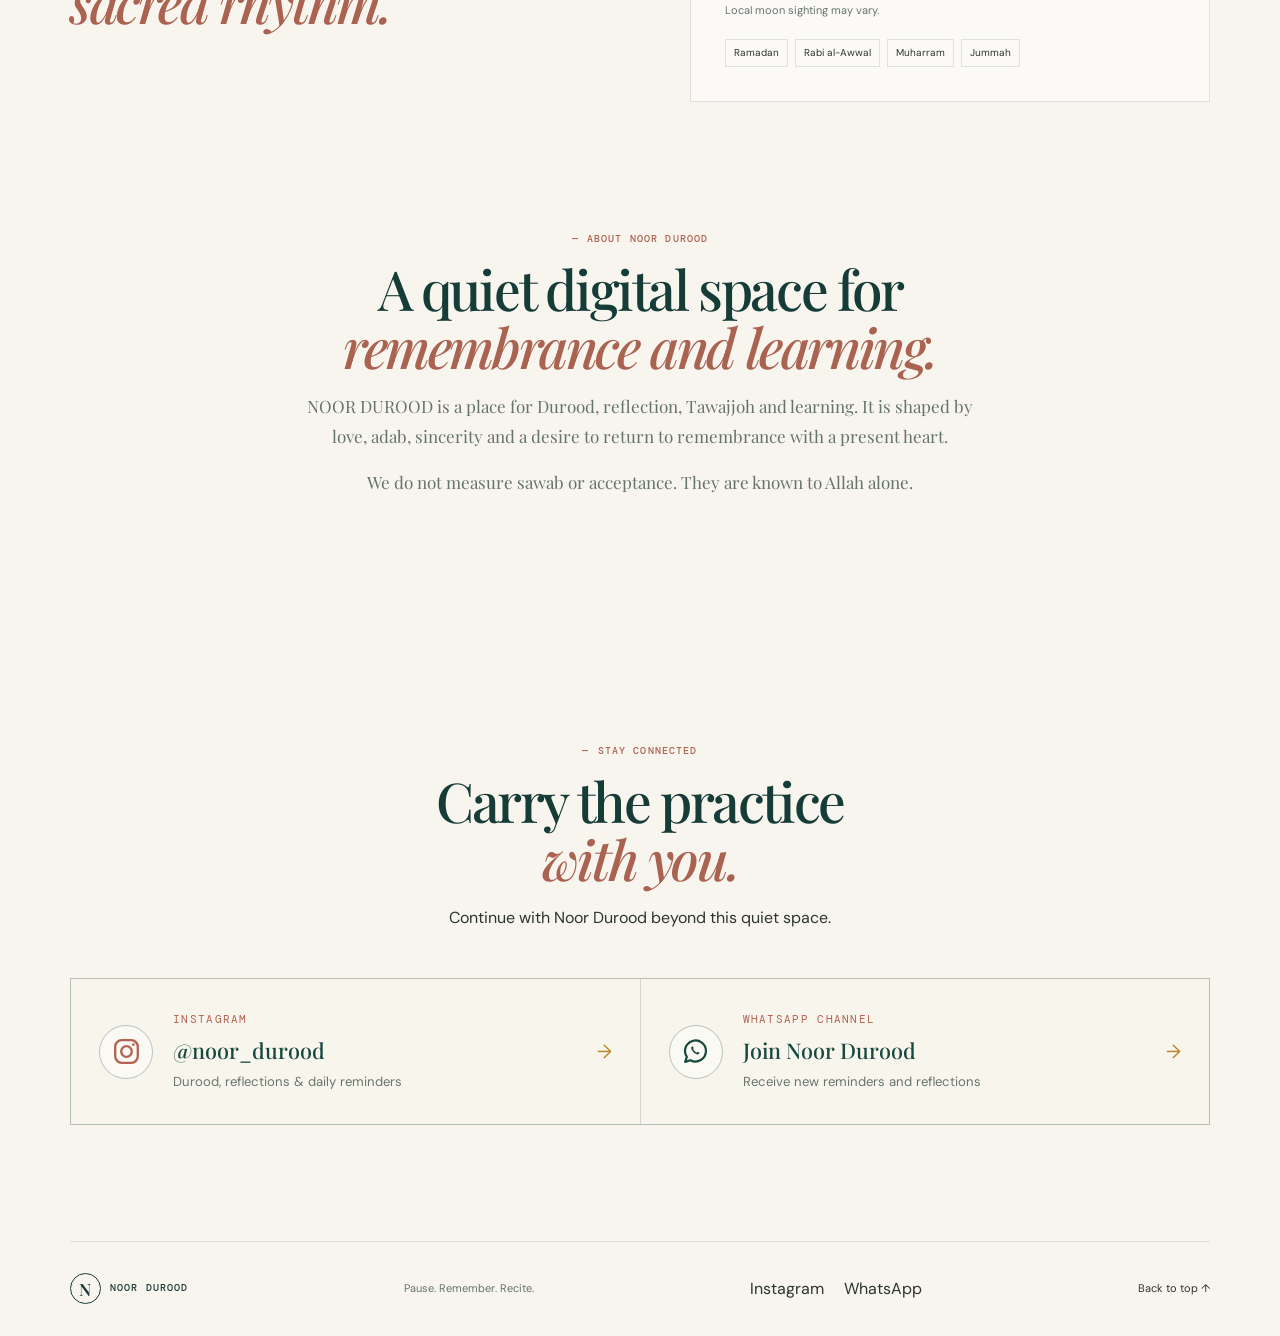
==== commit 34856de5: "Add files via upload" ====
--- a/index.html
+++ b/index.html
@@ -12,4 +12,32 @@
 <section class="journal-band" id="journal"><div class="wrap"><div class="journal-heading"><div><p class="eyebrow">The journal</p><h2>Reading for a<br><em>reflective life.</em></h2></div><a href="pages/article-template.html" class="button ghost">View journal <span>→</span></a></div><div class="articles"><article><p>DAILY PRACTICE · 4 MIN READ</p><h3>Beginning a Durood practice with attention</h3><a href="pages/article-template.html">Read note →</a></article><article><p>SEERAH · 6 MIN READ</p><h3>What adab can teach us about returning</h3><a href="pages/article-template.html">Read note →</a></article><article><p>SPIRITUAL REFLECTION · 5 MIN READ</p><h3>Making a quiet place inside an ordinary day</h3><a href="pages/article-template.html">Read note →</a></article></div><p class="journal-note">Future articles will be original, researched, human-reviewed and properly referenced.</p></div></section>
 <section class="campaign wrap"><p class="eyebrow">Future collective practice</p><h2>One Durood,<br><em>Whole Heart.</em></h2><p>Future campaigns may create a gentle place for shared intention—such as Friday Salawat or Rabi al-Awwal reflections. We will not display participation totals until a real, transparent system exists.</p><span>NOT YET LIVE · NO DEMO TOTALS</span></section>
 <section class="calendar wrap" id="calendar"><div><p class="eyebrow">Islamic calendar</p><h2>Follow the<br><em>sacred rhythm.</em></h2></div><article><p class="label">TODAY</p><strong id="hijriDate">Loading Hijri date…</strong><span id="gregorianDate"></span><p>Local moon sighting may vary.</p><div><span>Ramadan</span><span>Rabi al-Awwal</span><span>Muharram</span><span>Jummah</span></div></article></section>
-<section class="about wrap" id="about"><p class="eyebrow">About Noor Durood</p><h2>A quiet digital space for<br><em>remembrance and learning.</em></h2><p>NOOR DUROOD is a place for Durood, reflection, Tawajjoh and learning. It is shaped by love, adab, sincerity and a desire to return to remembrance with a present heart.</p><p>We do not measure sawab or acceptance. They are known to Allah alone.</p></section></main><footer class="wrap"><a class="brand" href="#home"><b>N</b><span>NOOR DUROOD</span></a><p>Pause. Remember. Recite.</p><a href="#home">Back to top ↑</a></footer><div id="toast" class="toast" role="status"></div><script src="script.js"></script></body></html>
+<section class="about wrap" id="about"><p class="eyebrow">About Noor Durood</p><h2>A quiet digital space for<br><em>remembrance and learning.</em></h2><p>NOOR DUROOD is a place for Durood, reflection, Tawajjoh and learning. It is shaped by love, adab, sincerity and a desire to return to remembrance with a present heart.</p><p>We do not measure sawab or acceptance. They are known to Allah alone.</p></section>
+<section class="social wrap" id="connect">
+  <div class="center">
+    <p class="eyebrow">Stay connected</p>
+    <h2>Carry the practice<br><em>with you.</em></h2>
+    <p class="social-intro">Continue with Noor Durood beyond this quiet space.</p>
+  </div>
+  <div class="social-grid">
+    <a class="social-card" href="https://www.instagram.com/noor_durood/" target="_blank" rel="noopener noreferrer">
+      <span class="social-mark social-mark-instagram" aria-hidden="true"><svg viewBox="0 0 24 24" role="img"><rect x="3.25" y="3.25" width="17.5" height="17.5" rx="5" fill="none" stroke="currentColor" stroke-width="1.8"/><circle cx="12" cy="12" r="4.1" fill="none" stroke="currentColor" stroke-width="1.8"/><circle cx="17.35" cy="6.65" r="1.05" fill="currentColor"/></svg></span>
+      <div>
+        <span class="social-label">Instagram</span>
+        <strong>@noor_durood</strong>
+        <small>Durood, reflections &amp; daily reminders</small>
+      </div>
+      <span class="social-arrow">→</span>
+    </a>
+    <a class="social-card" href="https://whatsapp.com/channel/0029VbDHKzZKQuJRBhMf952V" target="_blank" rel="noopener noreferrer">
+      <span class="social-mark social-mark-whatsapp" aria-hidden="true"><svg viewBox="0 0 24 24" role="img"><path d="M20.1 11.7a8.1 8.1 0 0 1-12 7.05L4 20l1.3-3.85A8.1 8.1 0 1 1 20.1 11.7Z" fill="none" stroke="currentColor" stroke-width="1.7" stroke-linejoin="round"/><path d="M9.2 8.3c-.3.2-.55.65-.55 1.05 0 .95.85 2.15 1.9 3.15 1.05 1 2.25 1.75 3.15 1.75.4 0 .8-.2 1-.5l.5-.7-1.65-.8-.55.65c-.5-.2-1.2-.7-1.7-1.2-.55-.5-1-1.15-1.25-1.65l.6-.6-.75-1.55-.7.4Z" fill="currentColor"/></svg></span>
+      <div>
+        <span class="social-label">WhatsApp Channel</span>
+        <strong>Join Noor Durood</strong>
+        <small>Receive new reminders and reflections</small>
+      </div>
+      <span class="social-arrow">→</span>
+    </a>
+  </div>
+</section>
+</main><footer class="wrap"><a class="brand" href="#home"><b>N</b><span>NOOR DUROOD</span></a><p>Pause. Remember. Recite.</p><nav class="footer-social" aria-label="Social links"><a href="https://www.instagram.com/noor_durood/" target="_blank" rel="noopener noreferrer">Instagram</a><a href="https://whatsapp.com/channel/0029VbDHKzZKQuJRBhMf952V" target="_blank" rel="noopener noreferrer">WhatsApp</a></nav><a href="#home">Back to top ↑</a></footer><div id="toast" class="toast" role="status"></div><script src="script.js"></script></body></html>
--- a/styles.css
+++ b/styles.css
@@ -1 +1,22 @@
 :root{--ivory:#f8f5ee;--paper:#fcfaf6;--green:#163c37;--gold:#b99a59;--coral:#aa6251;--text:#2c3531;--muted:#64736c;--line:#163c3720;--serif:'Playfair Display',Georgia,serif;--sans:'DM Sans',Arial,sans-serif;--arabic:'Amiri',serif;--mono:'DM Mono',monospace}*{box-sizing:border-box}html{scroll-behavior:smooth}body{margin:0;background:var(--ivory);color:var(--text);font-family:var(--sans);line-height:1.6}.wash{position:fixed;z-index:-1;border-radius:50%;filter:blur(58px);opacity:.25;pointer-events:none}.wash-one{right:-17vw;top:-12vh;width:43vw;height:43vw;background:#dbc67f}.wash-two{left:-18vw;bottom:4vh;width:36vw;height:36vw;background:#b8d1c2}.skip{position:absolute;left:-999px}.skip:focus{left:12px;top:12px;z-index:10;background:white;padding:9px}.wrap{width:min(1140px,calc(100% - 56px));margin:auto}.header{height:82px;width:min(1220px,calc(100% - 56px));margin:auto;display:flex;justify-content:space-between;align-items:center;gap:25px}.brand{display:flex;align-items:center;gap:9px;text-decoration:none;color:var(--green);font:500 10px/1.08 var(--mono);letter-spacing:1.1px}.brand b{width:31px;height:31px;display:grid;place-items:center;border:1px solid var(--green);border-radius:50%;font:600 17px var(--serif)}.nav{display:flex;gap:24px}.nav a,footer>a{font-size:11px;color:var(--text);text-decoration:none}.nav a:hover,footer>a:hover{color:var(--coral)}.nav-cta{display:flex;align-items:center;gap:12px}.small-button{color:var(--ivory);background:var(--green);padding:9px 12px;text-decoration:none;font-size:11px}.small-button span{color:#e3c674}.menu{display:none;border:0;background:transparent;font-size:22px}.eyebrow{margin:0 0 15px;font:500 10px var(--mono);letter-spacing:1.15px;color:var(--coral);text-transform:uppercase}.eyebrow:before{content:'—';padding-right:8px}h1,h2,h3,p{margin-top:0}h1{margin-bottom:20px;font:600 clamp(48px,6.3vw,84px)/1 var(--serif);letter-spacing:-3.5px;color:var(--green)}h2{margin-bottom:17px;font:500 clamp(37px,4.3vw,58px)/1.05 var(--serif);letter-spacing:-2.4px;color:var(--green)}h1 em,h2 em{color:var(--coral);font-weight:500}.hero{min-height:650px;display:grid;grid-template-columns:1.03fr .97fr;gap:44px;align-items:center}.lead{font-size:17px;color:var(--muted);max-width:400px}.hero-durood{padding:3px 0 3px 19px;margin:30px 0;border-left:2px solid var(--gold)}.hero-durood .arabic{margin-bottom:5px;color:var(--green);font:29px/1.4 var(--arabic)}.hero-durood p:last-child{margin:0;color:var(--muted);font:12px var(--serif)}.actions{display:flex;gap:19px;align-items:center}.button{border:0;cursor:pointer;display:inline-flex;align-items:center;justify-content:center;gap:18px;padding:14px 18px;font:500 12px var(--sans);text-decoration:none;transition:transform .2s}.button:hover{transform:translateY(-2px)}.primary{color:var(--ivory);background:var(--green)}.primary span,.primary b{font-size:16px;color:#e7cb79}.ghost{padding-left:0;color:var(--green);background:transparent}.art{height:525px;display:grid;place-items:center;position:relative}.art-ring{position:absolute;width:389px;height:389px;border-radius:50%;background:#e7dcad;opacity:.7}.art:after{content:'';position:absolute;width:377px;height:502px;border:1px solid #163c3738;border-radius:189px 189px 2px 2px;transform:translate(14px,-3px)}.art img{position:relative;z-index:1;width:377px;height:502px;object-fit:cover;border-radius:189px 189px 2px 2px;box-shadow:16px 19px #c6a55c4f}.art span{position:absolute;z-index:2;right:6px;bottom:5px;background:var(--ivory);padding:5px 9px;font:9px var(--mono)}.why{padding:105px 0;background:#eee9de}.why-grid{display:grid;grid-template-columns:.28fr .9fr 1fr;gap:30px;align-items:start}.why-grid h2{margin:0}.why-grid>p:last-child{max-width:390px;padding-top:10px;color:var(--muted);font:17px/1.75 var(--serif)}.journey{padding:115px 0;display:grid;grid-template-columns:.5fr 1.5fr;gap:65px}.steps{display:grid;grid-template-columns:repeat(5,1fr);border-top:1px solid var(--line)}.steps a{min-height:180px;position:relative;padding:18px 15px 13px 0;border-right:1px solid var(--line);color:var(--green);text-decoration:none}.steps a+ a{padding-left:15px}.steps a:last-child{border:0}.steps span{font:10px var(--mono);color:var(--coral)}.steps strong{display:block;margin:30px 0 5px;font:500 21px var(--serif)}.steps p{font-size:11px;color:var(--muted)}.steps b{position:absolute;bottom:10px;color:var(--gold);font-weight:400}.split{padding:105px 0;display:grid;grid-template-columns:.82fr 1.18fr;gap:100px;align-items:center;border-top:1px solid var(--line)}.section-copy{max-width:370px;color:var(--muted);font-size:16px}.niyyat-card{padding:43px 47px;background:#eee4d0;box-shadow:0 18px 35px #163c370d}.niyyat-card>span{font-size:25px;color:var(--gold)}.niyyat-card>p{margin:18px 0 28px;color:var(--green);font:500 21px/1.68 var(--serif)}.tawajjoh{background:var(--green);padding:115px 25px;color:#cfddd5;text-align:center;position:relative;overflow:hidden}.tawajjoh:before{content:'✦';position:absolute;left:11%;top:20%;font-size:175px;color:#e5c46a1b}.taw-inner{max-width:650px;margin:auto}.tawajjoh h2{color:var(--ivory)}.tawajjoh h2 em{color:#e3c66e}.taw-lead{font:500 24px var(--serif);color:#eedfae}.fine{padding:14px 0;margin:27px 0;border-top:1px solid #ffffff2e;border-bottom:1px solid #ffffff2e;font-size:11px}.light{background:#ecdeaf;color:var(--green)}.durood{padding:112px 0}.center{text-align:center}.recitation{max-width:900px;margin:41px auto 0;padding:47px;background:var(--paper);border:1px solid var(--line);box-shadow:0 18px 50px #163c3709;text-align:center}.arabic{font-family:var(--arabic)}.main-arabic{margin-bottom:8px;color:var(--green);font-size:clamp(36px,4.2vw,57px);line-height:1.65}.roman{margin-bottom:5px;color:var(--green);font:500 17px var(--serif)}.meaning{font-size:13px;color:var(--muted)}.recite-action{display:flex;justify-content:space-between;align-items:center;margin-top:33px;padding-top:19px;border-top:1px solid var(--line);text-align:left}.recite-action p{margin:0;color:var(--muted);font:14px var(--serif)}.confirmation{min-height:20px;margin:16px 0 0;color:#5d776b;font-size:13px}.personal{padding:35px 0 105px;display:grid;grid-template-columns:1fr 1fr;gap:95px;align-items:center}.personal-copy>p:last-child{max-width:405px;color:var(--muted);font-size:16px}.count-card{display:grid;grid-template-columns:1fr 1fr;gap:23px;padding:34px;background:var(--green);color:var(--ivory)}.count-card div{padding-bottom:15px;border-bottom:1px solid #ffffff32}.count-card span{font:10px var(--mono);text-transform:uppercase;color:#e2cd85}.count-card strong{display:block;font:500 60px/1.1 var(--serif)}.reset{grid-column:1/3;justify-self:start;border:0;border-bottom:1px solid #e2cd85;padding:0 0 3px;background:none;color:#e2cd85;font:10px var(--mono);cursor:pointer}.reminders{display:grid;grid-template-columns:1fr 1fr;gap:94px;align-items:center;padding:80px 0}.reminder-card{padding:32px;background:#e8e1d3}.reminder-card fieldset{display:grid;grid-template-columns:1fr 1fr;gap:10px;margin:0 0 25px;padding:0;border:0}.reminder-card legend{margin-bottom:14px;color:var(--green);font:500 19px var(--serif)}.reminder-card label{font-size:13px}.reminder-card small{display:block;margin-top:17px;color:var(--muted);font-size:10px}.learn{padding:110px 0}.topic-grid{display:grid;grid-template-columns:repeat(5,1fr);margin-top:41px;border-top:1px solid var(--line)}.topic-grid article{min-height:210px;padding:20px 15px;border-right:1px solid var(--line)}.topic-grid article:first-child{padding-left:0}.topic-grid article:last-child{border:0}.topic-grid span{font:10px var(--mono);color:var(--coral)}.topic-grid h3{margin:29px 0 8px;color:var(--green);font:500 21px/1.12 var(--serif)}.topic-grid p{font-size:11px;color:var(--muted)}.journal-band{padding:110px 0;background:#eee9de}.journal-heading{display:flex;justify-content:space-between;align-items:end}.journal-heading h2{margin-bottom:0}.articles{display:grid;grid-template-columns:repeat(3,1fr);gap:15px;margin-top:40px}.articles article{display:flex;flex-direction:column;min-height:245px;padding:28px;background:var(--paper);border:1px solid var(--line)}.articles p{font:10px var(--mono);color:var(--coral);letter-spacing:.4px}.articles h3{color:var(--green);font:500 27px/1.13 var(--serif)}.articles a{margin-top:auto;color:var(--green);font-size:11px}.journal-note{margin:23px 0 0;color:var(--muted);font-size:11px}.campaign{padding:110px 0;border-bottom:1px solid var(--line)}.campaign>p:not(.eyebrow){max-width:480px;color:var(--muted);font:16px/1.75 var(--serif)}.campaign>span{font:10px var(--mono);color:var(--coral);letter-spacing:.8px}.calendar{display:grid;grid-template-columns:1fr 1fr;gap:100px;align-items:center;padding:105px 0}.calendar article{padding:34px;background:var(--paper);border:1px solid var(--line)}.label{font:10px var(--mono);color:var(--coral);letter-spacing:1px}.calendar strong{display:block;color:var(--green);font:500 31px var(--serif)}.calendar article>span{display:block;color:var(--muted);font-size:13px}.calendar article>p{margin:19px 0;color:var(--muted);font-size:11px}.calendar article div{display:flex;gap:7px;flex-wrap:wrap}.calendar article div span{padding:5px 8px;border:1px solid var(--line);font-size:10px}.about{max-width:700px;padding:25px 0 115px;text-align:center}.about>p:not(.eyebrow){color:var(--muted);font:17px/1.72 var(--serif)}footer{min-height:95px;display:flex;align-items:center;justify-content:space-between;border-top:1px solid var(--line)}footer p{margin:0;color:var(--muted);font-size:11px}.toast{position:fixed;z-index:10;bottom:20px;left:50%;transform:translate(-50%,130px);padding:12px 17px;background:var(--green);color:white;font-size:12px;transition:transform .25s}.toast.show{transform:translate(-50%,0)}@media(max-width:930px){.header{width:calc(100% - 40px)}.menu{display:block}.nav{display:none;position:absolute;z-index:8;top:66px;left:20px;right:20px;flex-wrap:wrap;padding:18px;background:var(--ivory);box-shadow:0 16px 35px #163c371d}.nav.open{display:flex}.hero{grid-template-columns:1fr;padding:35px 0 65px}.art{height:435px}.art img,.art:after{width:310px;height:413px;border-radius:155px 155px 2px 2px}.art-ring{width:325px;height:325px}.why-grid{grid-template-columns:1fr;gap:7px}.journey,.split,.personal,.reminders,.calendar{grid-template-columns:1fr;gap:36px}.journey{padding:80px 0}.topic-grid{grid-template-columns:repeat(3,1fr)}.topic-grid article:nth-child(3){border:0}.articles{grid-template-columns:1fr 1fr}.calendar{padding:75px 0}}@media(max-width:560px){.wrap{width:calc(100% - 40px)}.header{height:70px;width:calc(100% - 40px)}.nav-cta .small-button{display:none}h1{font-size:51px;letter-spacing:-2.5px}.art{height:370px}.art img,.art:after{width:262px;height:349px;border-radius:131px 131px 2px 2px}.art-ring{width:278px;height:278px}.hero-durood .arabic{font-size:25px}.actions{flex-direction:column;align-items:start}.why{padding:72px 0}.steps{grid-template-columns:1fr 1fr}.steps a{min-height:145px;padding:14px;border-bottom:1px solid var(--line)}.steps a:nth-child(2){border-right:0}.steps a:nth-child(3){border-left:0}.steps strong{margin:18px 0 3px}.split,.personal{padding:75px 0}.niyyat-card,.recitation{padding:29px 22px}.niyyat-card>p{font-size:19px}.tawajjoh{padding:78px 20px}.recite-action{flex-direction:column;gap:17px;align-items:stretch;text-align:center}.count-card{padding:25px}.count-card strong{font-size:50px}.reminders{padding:65px 0}.reminder-card fieldset{grid-template-columns:1fr}.topic-grid{grid-template-columns:1fr 1fr}.topic-grid article:nth-child(3){border-right:1px solid var(--line)}.journal-band,.learn,.campaign{padding:75px 0}.journal-heading{display:block}.journal-heading .button{margin-top:17px}.articles{grid-template-columns:1fr}.calendar{padding:70px 0}.about{padding-bottom:75px}footer p{display:none}}@media(prefers-reduced-motion:reduce){*{scroll-behavior:auto!important;transition:none!important}}
+
+/* Noor Durood social connection */
+.social{padding-top:clamp(5rem,9vw,8rem);padding-bottom:clamp(5rem,9vw,8rem)}
+.social-intro{max-width:520px;margin:1rem auto 0}
+.social-grid{display:grid;grid-template-columns:repeat(2,minmax(0,1fr));gap:1px;background:rgba(20,67,60,.16);margin-top:3rem;border:1px solid rgba(20,67,60,.16)}
+.social-card{display:flex;align-items:center;gap:1.25rem;background:#f8f5ed;padding:2rem 1.75rem;text-decoration:none;color:inherit;min-height:145px;transition:transform .25s ease,background .25s ease}
+.social-card:hover{transform:translateY(-3px);background:#f3eee2}
+.social-mark{width:54px;height:54px;border:1px solid rgba(20,67,60,.28);border-radius:50%;display:grid;place-items:center;color:#16483f;flex:0 0 auto;background:#fbf9f3}.social-mark svg{width:31px;height:31px;display:block}.social-mark-instagram{color:#b26350}.social-mark-whatsapp{color:#16483f}
+.social-card>div{display:grid;gap:.25rem}
+.social-label{font-family:"DM Mono",monospace;text-transform:uppercase;letter-spacing:.12em;font-size:.68rem;color:#b26350}
+.social-card strong{font-family:"Playfair Display",serif;font-size:1.35rem;font-weight:500;color:#16483f}
+.social-card small{color:#68756f;font-size:.82rem}
+.social-arrow{margin-left:auto;color:#b88a2b;font-size:1.2rem}
+.footer-social{display:flex;gap:1.25rem}
+.footer-social a{text-decoration:none;color:inherit}
+.footer-social a:hover{text-decoration:underline;text-underline-offset:4px}
+@media (max-width:720px){
+  .social-grid{grid-template-columns:1fr}
+  .social-card{padding:1.5rem 1.25rem}
+  .footer-social{order:3;width:100%;justify-content:center}
+}
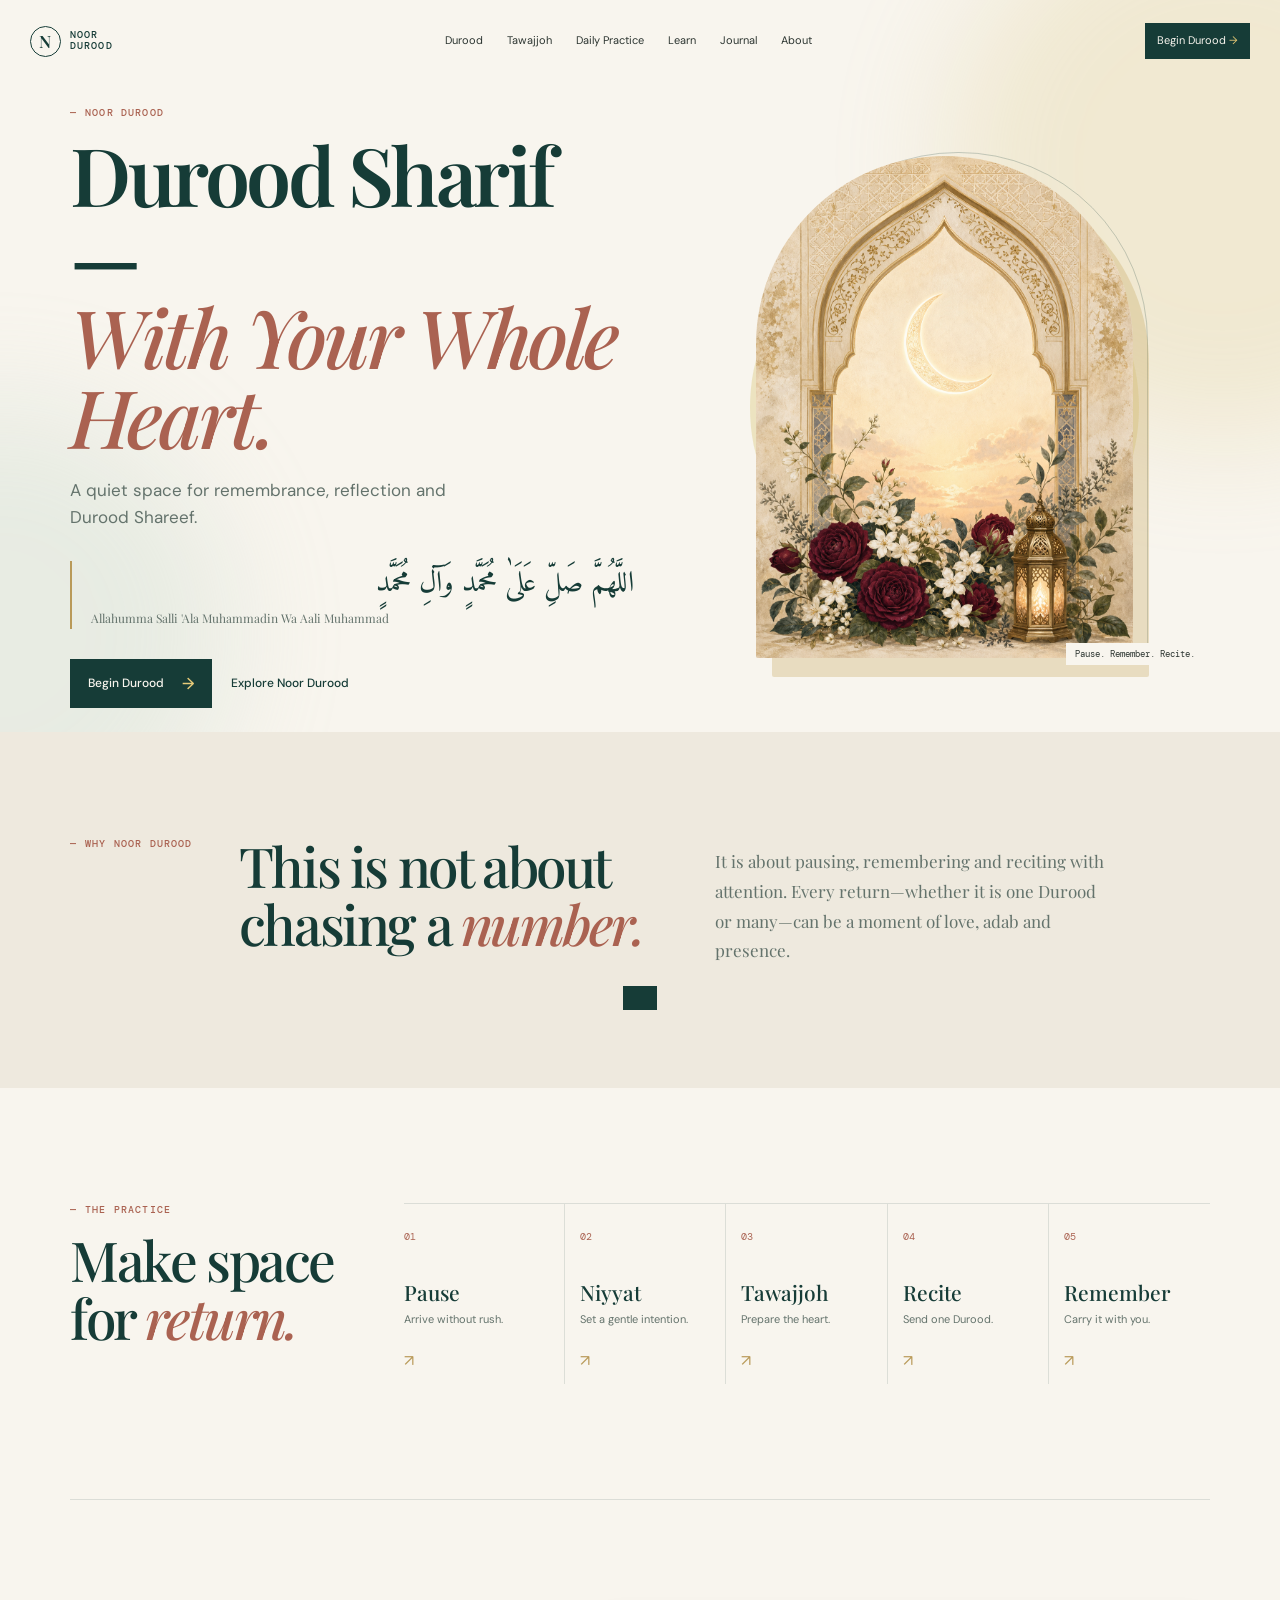
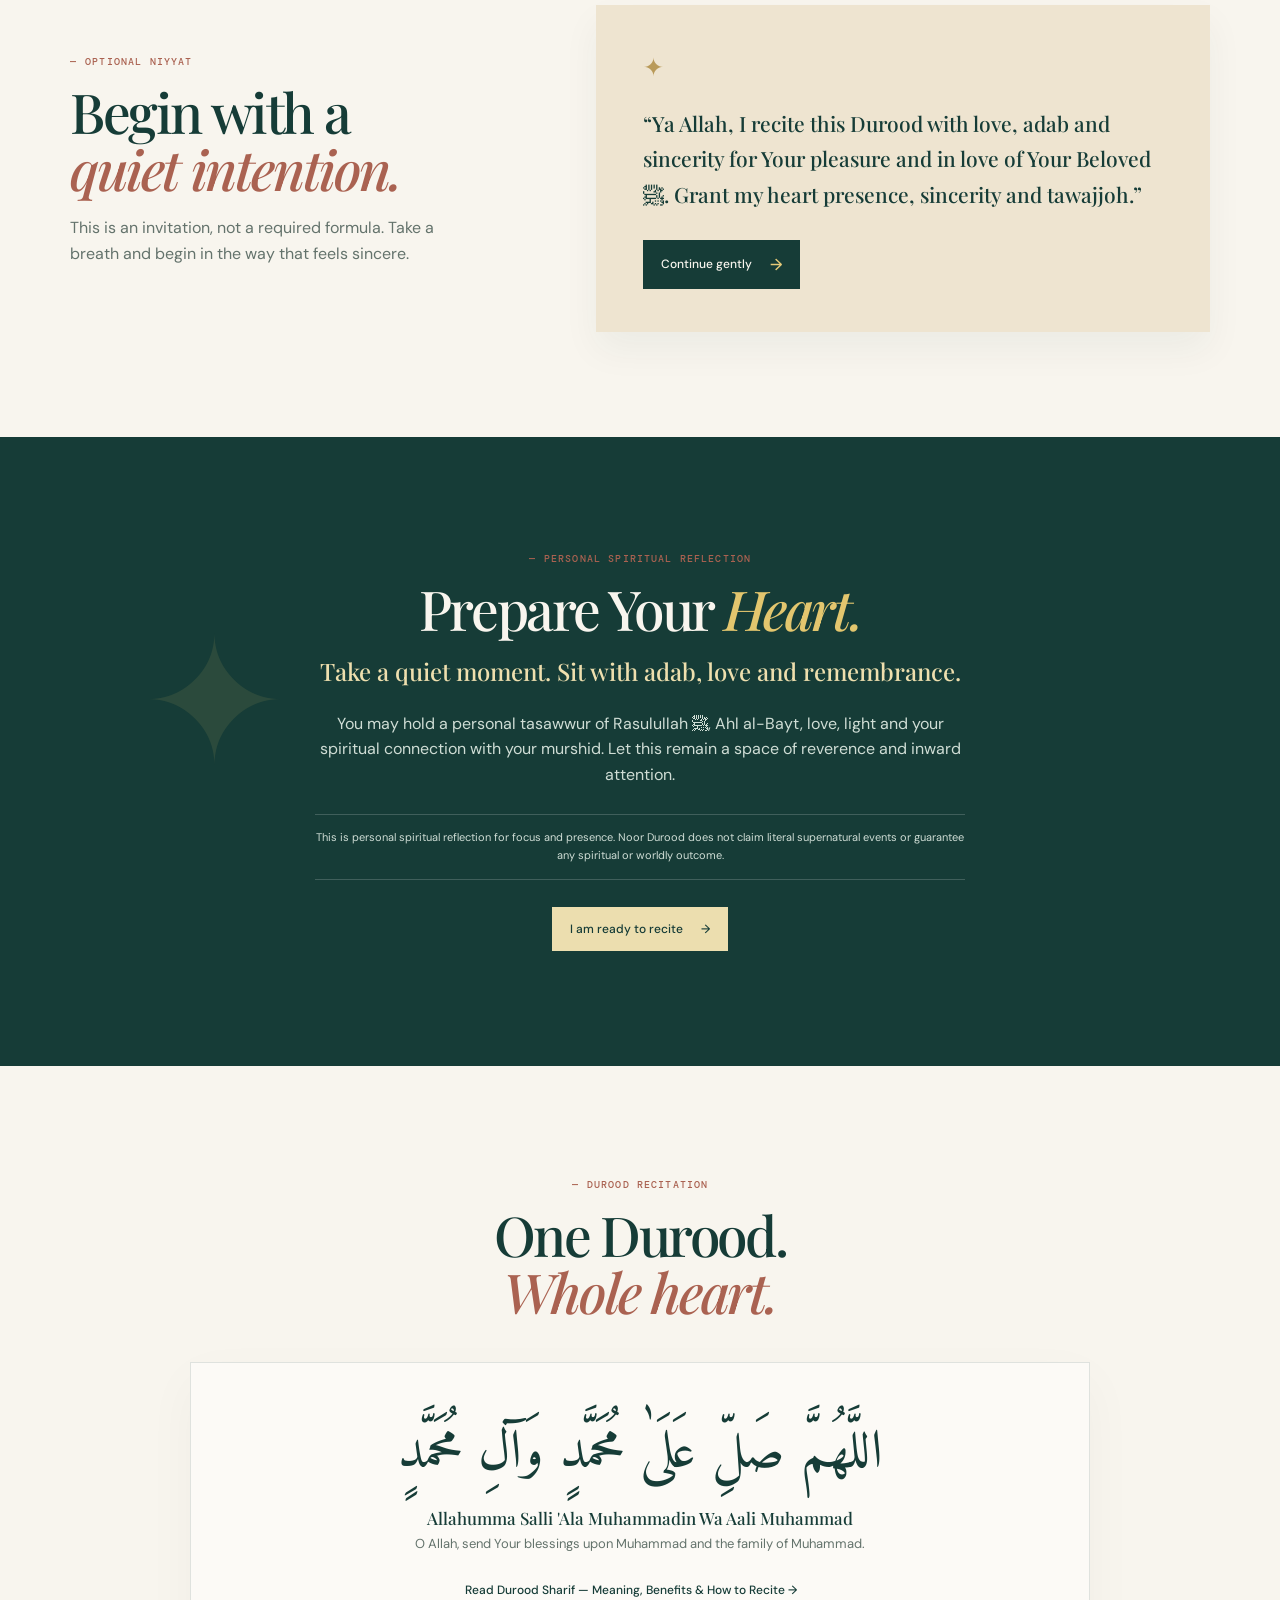
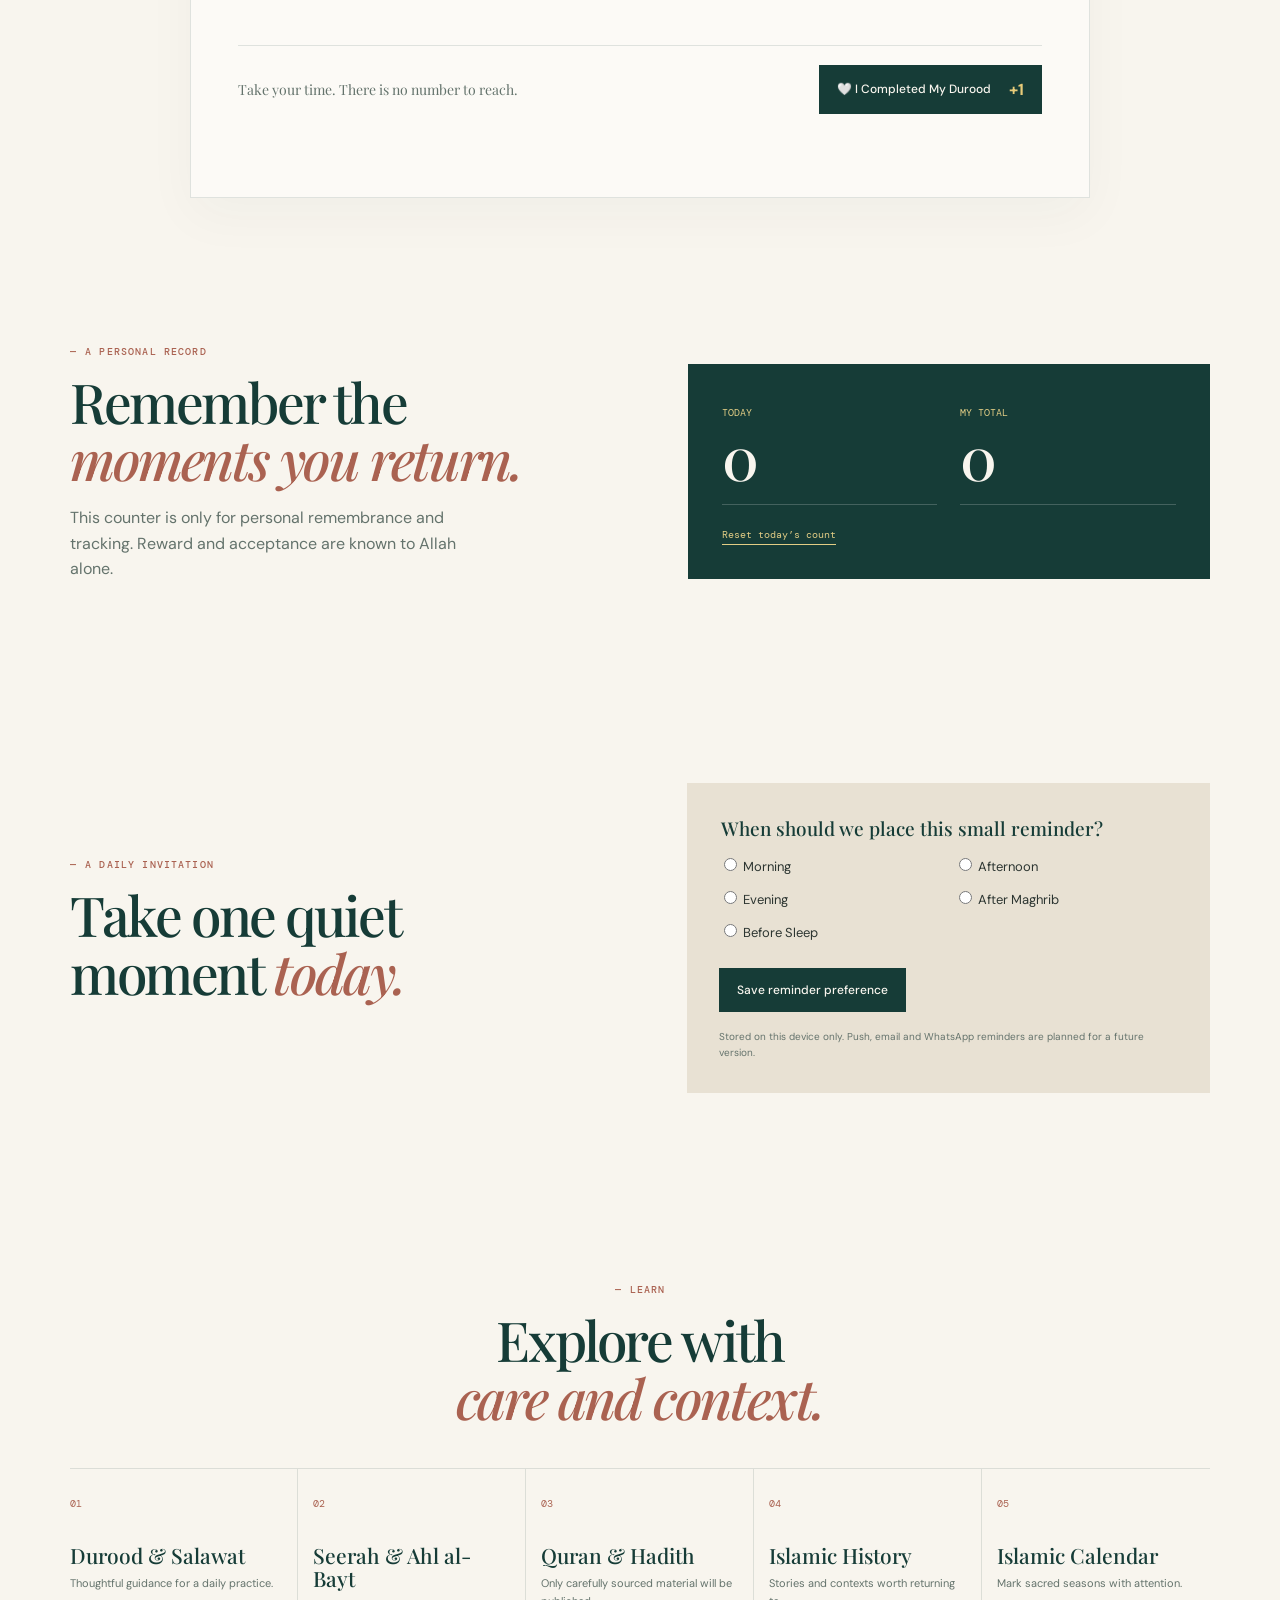
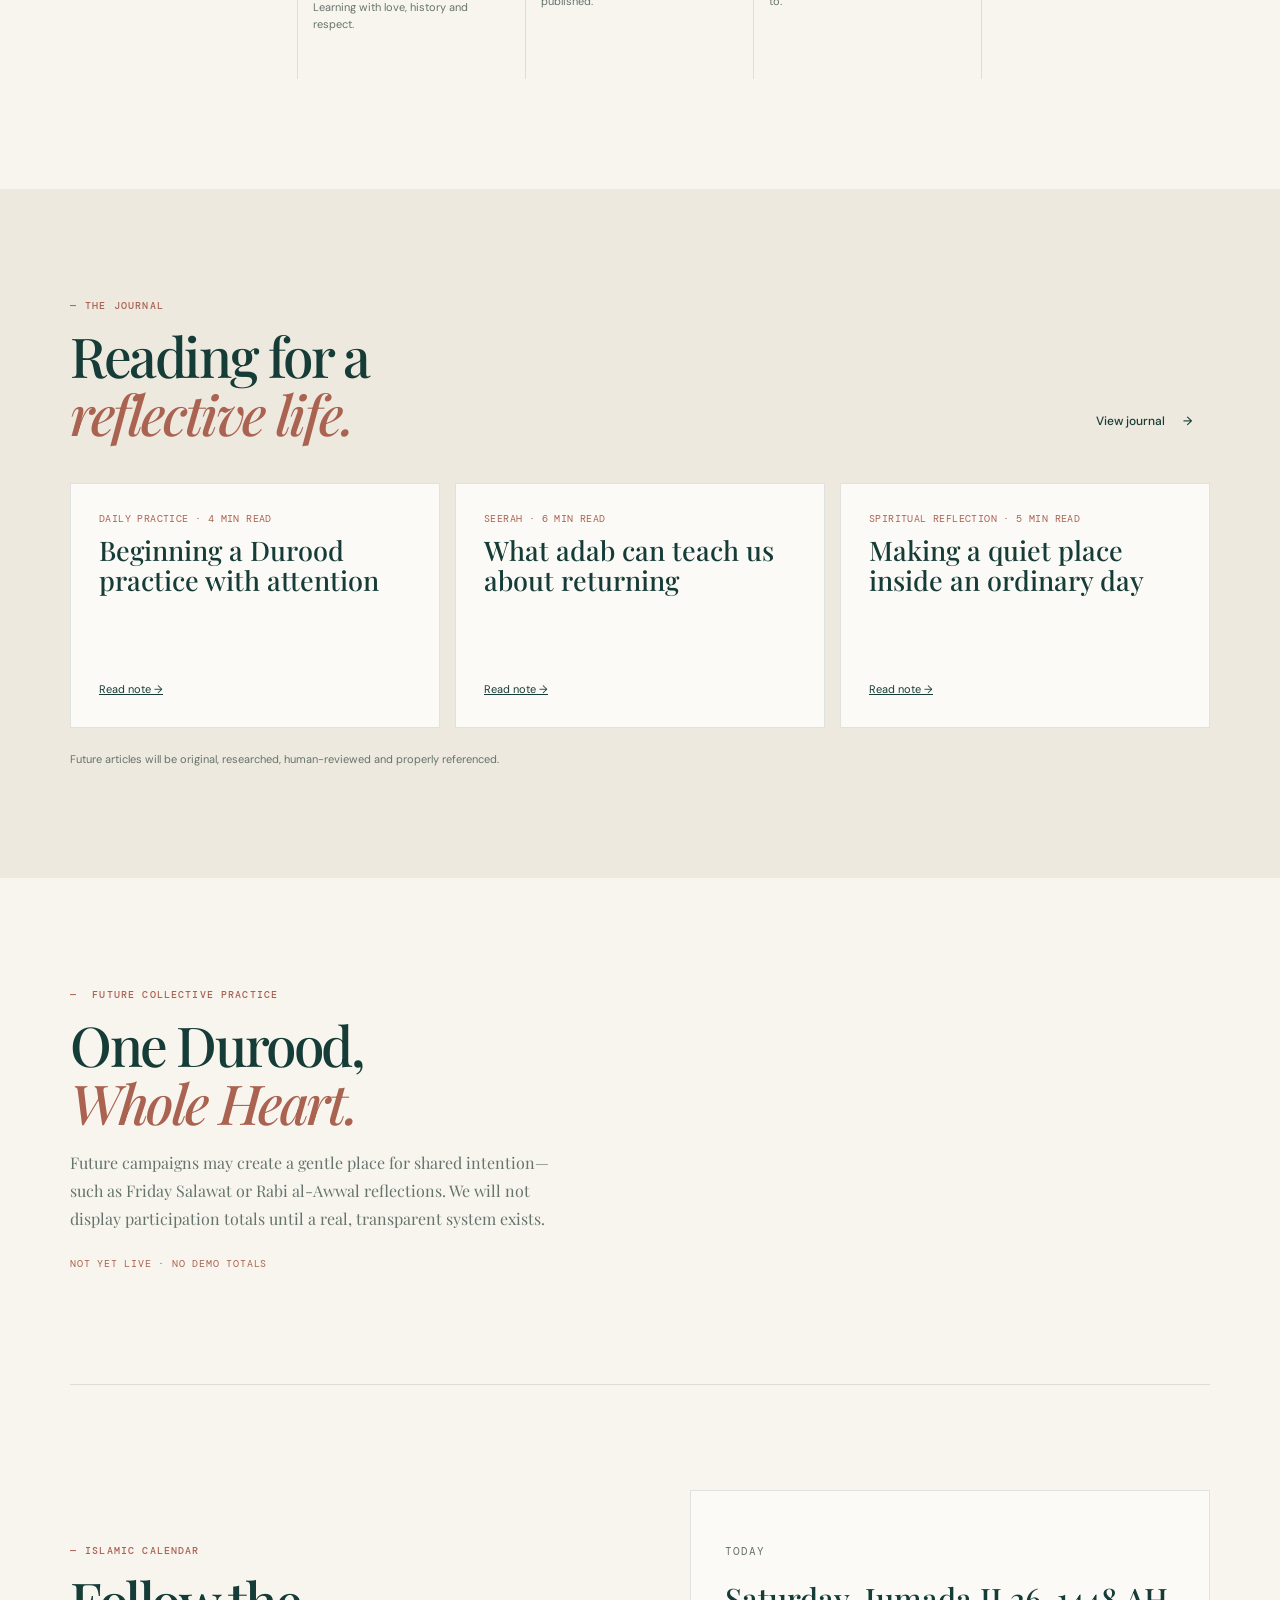
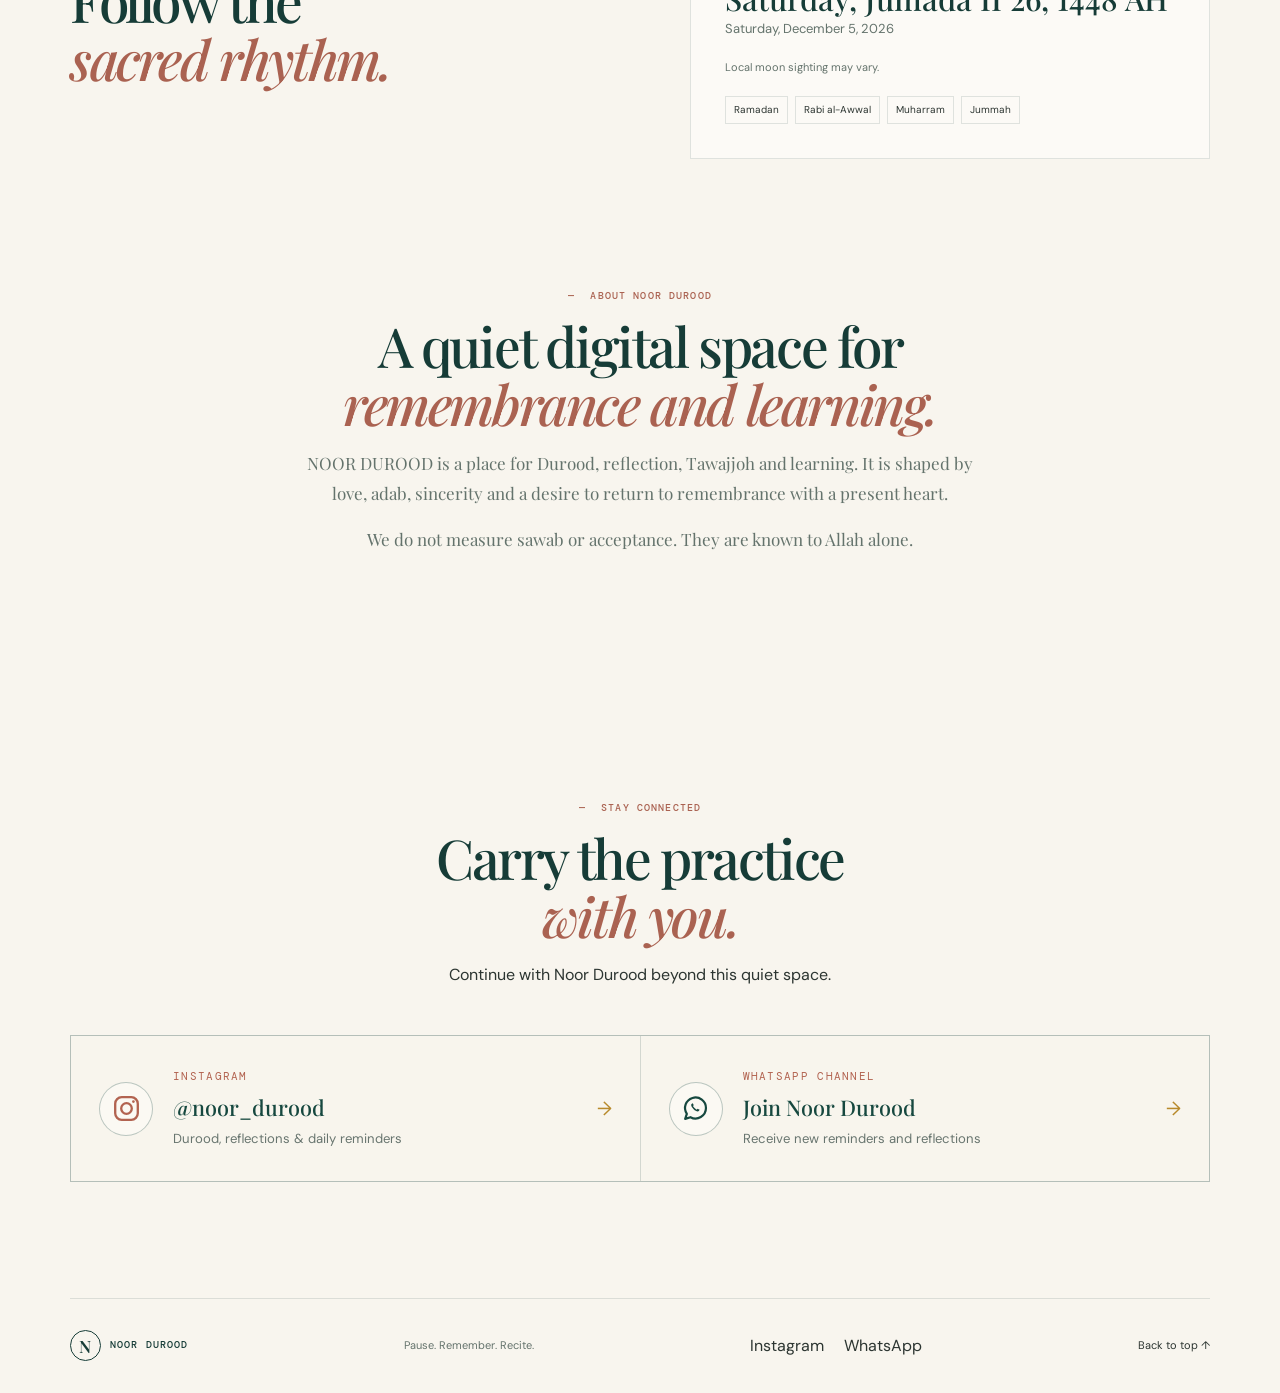
==== commit 180cb150: "Update index.html" ====
--- a/index.html
+++ b/index.html
@@ -1,43 +1,764 @@
-<!doctype html><html lang="en"><head><meta charset="utf-8"><meta name="viewport" content="width=device-width,initial-scale=1"><title>Noor Durood — One Durood, With Your Whole Heart</title><meta name="description" content="A quiet digital space for Durood, reflection, Tawajjoh and learning."><link rel="canonical" href="https://noordurood.com/"><meta property="og:type" content="website"><meta property="og:title" content="Noor Durood — One Durood, With Your Whole Heart"><meta property="og:description" content="A quiet space for Durood, reflection and remembrance."><meta property="og:url" content="https://noordurood.com/"><meta name="twitter:card" content="summary_large_image"><link rel="preconnect" href="https://fonts.googleapis.com"><link rel="preconnect" href="https://fonts.gstatic.com" crossorigin><link href="https://fonts.googleapis.com/css2?family=Amiri:wght@400;700&family=DM+Mono:wght@400;500&family=DM+Sans:opsz,wght@9..40,400;9..40,500;9..40,600&family=Playfair+Display:ital,wght@0,500;0,600;1,500&display=swap" rel="stylesheet"><link rel="stylesheet" href="styles.css"><script type="application/ld+json">{"@context":"https://schema.org","@type":"WebSite","name":"Noor Durood","url":"https://noordurood.com/","description":"A quiet digital space for Durood, reflection, Tawajjoh and learning."}</script></head>
-<body><a class="skip" href="#main">Skip to content</a><div class="wash wash-one"></div><div class="wash wash-two"></div><header class="header"><a class="brand" href="#home" aria-label="Noor Durood home"><b>N</b><span>NOOR<br>DUROOD</span></a><nav class="nav" id="nav" aria-label="Main navigation"><a href="#durood">Durood</a><a href="#tawajjoh">Tawajjoh</a><a href="#daily">Daily Practice</a><a href="#learn">Learn</a><a href="#journal">Journal</a><a href="#about">About</a></nav><div class="nav-cta"><a href="#niyyat" class="small-button">Begin Durood <span>→</span></a><button id="menu" class="menu" aria-label="Open menu" aria-expanded="false">☰</button></div></header>
-<main id="main"><section class="hero wrap" id="home"><div class="hero-copy"><p class="eyebrow">NOOR DUROOD</p><h1>One Durood —<br><em>With Your Whole Heart.</em></h1><p class="lead">A quiet space for remembrance, reflection and Durood Shareef.</p><div class="hero-durood"><p class="arabic" dir="rtl">اللَّهُمَّ صَلِّ عَلَىٰ مُحَمَّدٍ وَآلِ مُحَمَّدٍ</p><p>Allahumma Salli 'Ala Muhammadin Wa Aali Muhammad</p></div><div class="actions"><a class="button primary" href="#niyyat">Begin Durood <span>→</span></a><a class="button ghost" href="#why">Explore Noor Durood</a></div></div><div class="art"><i class="art-ring"></i><img src="assets/noor-durood-hero.png" alt="A calm lantern, flowers and crescent composition"><span>Pause. Remember. Recite.</span></div></section>
-<section class="why" id="why"><div class="wrap why-grid"><p class="eyebrow">Why Noor Durood</p><h2>This is not about<br>chasing a <em>number.</em></h2><p>It is about pausing, remembering and reciting with attention. Every return—whether it is one Durood or many—can be a moment of love, adab and presence.</p></div></section>
-<section class="journey wrap" id="daily"><div class="journey-intro"><p class="eyebrow">The practice</p><h2>Make space<br>for <em>return.</em></h2></div><div class="steps"><a href="#niyyat"><span>01</span><strong>Pause</strong><p>Arrive without rush.</p><b>↗</b></a><a href="#niyyat"><span>02</span><strong>Niyyat</strong><p>Set a gentle intention.</p><b>↗</b></a><a href="#tawajjoh"><span>03</span><strong>Tawajjoh</strong><p>Prepare the heart.</p><b>↗</b></a><a href="#durood"><span>04</span><strong>Recite</strong><p>Send one Durood.</p><b>↗</b></a><a href="#remember"><span>05</span><strong>Remember</strong><p>Carry it with you.</p><b>↗</b></a></div></section>
-<section class="split wrap" id="niyyat"><div><p class="eyebrow">Optional niyyat</p><h2>Begin with a<br><em>quiet intention.</em></h2><p class="section-copy">This is an invitation, not a required formula. Take a breath and begin in the way that feels sincere.</p></div><article class="niyyat-card"><span>✦</span><p>“Ya Allah, I recite this Durood with love, adab and sincerity for Your pleasure and in love of Your Beloved ﷺ. Grant my heart presence, sincerity and tawajjoh.”</p><a href="#tawajjoh" class="button primary">Continue gently <span>→</span></a></article></section>
-<section class="tawajjoh" id="tawajjoh"><div class="taw-inner"><p class="eyebrow">Personal spiritual reflection</p><h2>Prepare Your <em>Heart.</em></h2><p class="taw-lead">Take a quiet moment. Sit with adab, love and remembrance.</p><p>You may hold a personal tasawwur of Rasulullah ﷺ, Ahl al-Bayt, love, light and your spiritual connection with your murshid. Let this remain a space of reverence and inward attention.</p><p class="fine">This is personal spiritual reflection for focus and presence. Noor Durood does not claim literal supernatural events or guarantee any spiritual or worldly outcome.</p><a href="#durood" class="button light">I am ready to recite <span>→</span></a></div></section>
-<section class="durood wrap" id="durood"><div class="center"><p class="eyebrow">Durood recitation</p><h2>One Durood.<br><em>Whole heart.</em></h2></div><article class="recitation"><p class="arabic main-arabic" dir="rtl">اللَّهُمَّ صَلِّ عَلَىٰ مُحَمَّدٍ وَآلِ مُحَمَّدٍ</p><p class="roman">Allahumma Salli 'Ala Muhammadin Wa Aali Muhammad</p><p class="meaning">O Allah, send Your blessings upon Muhammad and the family of Muhammad.</p><div class="recite-action"><p>Take your time. There is no number to reach.</p><button class="button primary" id="completeDurood">🤍 I Completed My Durood <b>+1</b></button></div><p id="confirmation" class="confirmation" role="status"></p></article></section>
-<section class="personal wrap" id="remember"><div class="personal-copy"><p class="eyebrow">A personal record</p><h2>Remember the<br><em>moments you return.</em></h2><p>This counter is only for personal remembrance and tracking. Reward and acceptance are known to Allah alone.</p></div><div class="count-card"><div><span>Today</span><strong id="todayCount">0</strong></div><div><span>My Total</span><strong id="totalCount">0</strong></div><button id="resetToday" class="reset">Reset today’s count</button></div></section>
-<section class="reminders wrap" id="reminders"><div><p class="eyebrow">A daily invitation</p><h2>Take one quiet<br>moment <em>today.</em></h2></div><form id="reminderForm" class="reminder-card"><fieldset><legend>When should we place this small reminder?</legend><label><input type="radio" name="reminder" value="Morning"> Morning</label><label><input type="radio" name="reminder" value="Afternoon"> Afternoon</label><label><input type="radio" name="reminder" value="Evening"> Evening</label><label><input type="radio" name="reminder" value="After Maghrib"> After Maghrib</label><label><input type="radio" name="reminder" value="Before Sleep"> Before Sleep</label></fieldset><button class="button primary">Save reminder preference</button><p id="reminderStatus" role="status"></p><small>Stored on this device only. Push, email and WhatsApp reminders are planned for a future version.</small></form></section>
-<section class="learn wrap" id="learn"><div class="center"><p class="eyebrow">Learn</p><h2>Explore with<br><em>care and context.</em></h2></div><div class="topic-grid"><article><span>01</span><h3>Durood & Salawat</h3><p>Thoughtful guidance for a daily practice.</p></article><article><span>02</span><h3>Seerah & Ahl al-Bayt</h3><p>Learning with love, history and respect.</p></article><article><span>03</span><h3>Quran & Hadith</h3><p>Only carefully sourced material will be published.</p></article><article><span>04</span><h3>Islamic History</h3><p>Stories and contexts worth returning to.</p></article><article><span>05</span><h3>Islamic Calendar</h3><p>Mark sacred seasons with attention.</p></article></div></section>
-<section class="journal-band" id="journal"><div class="wrap"><div class="journal-heading"><div><p class="eyebrow">The journal</p><h2>Reading for a<br><em>reflective life.</em></h2></div><a href="pages/article-template.html" class="button ghost">View journal <span>→</span></a></div><div class="articles"><article><p>DAILY PRACTICE · 4 MIN READ</p><h3>Beginning a Durood practice with attention</h3><a href="pages/article-template.html">Read note →</a></article><article><p>SEERAH · 6 MIN READ</p><h3>What adab can teach us about returning</h3><a href="pages/article-template.html">Read note →</a></article><article><p>SPIRITUAL REFLECTION · 5 MIN READ</p><h3>Making a quiet place inside an ordinary day</h3><a href="pages/article-template.html">Read note →</a></article></div><p class="journal-note">Future articles will be original, researched, human-reviewed and properly referenced.</p></div></section>
-<section class="campaign wrap"><p class="eyebrow">Future collective practice</p><h2>One Durood,<br><em>Whole Heart.</em></h2><p>Future campaigns may create a gentle place for shared intention—such as Friday Salawat or Rabi al-Awwal reflections. We will not display participation totals until a real, transparent system exists.</p><span>NOT YET LIVE · NO DEMO TOTALS</span></section>
-<section class="calendar wrap" id="calendar"><div><p class="eyebrow">Islamic calendar</p><h2>Follow the<br><em>sacred rhythm.</em></h2></div><article><p class="label">TODAY</p><strong id="hijriDate">Loading Hijri date…</strong><span id="gregorianDate"></span><p>Local moon sighting may vary.</p><div><span>Ramadan</span><span>Rabi al-Awwal</span><span>Muharram</span><span>Jummah</span></div></article></section>
-<section class="about wrap" id="about"><p class="eyebrow">About Noor Durood</p><h2>A quiet digital space for<br><em>remembrance and learning.</em></h2><p>NOOR DUROOD is a place for Durood, reflection, Tawajjoh and learning. It is shaped by love, adab, sincerity and a desire to return to remembrance with a present heart.</p><p>We do not measure sawab or acceptance. They are known to Allah alone.</p></section>
+<!doctype html>
+<html lang="en">
+<head>
+<meta charset="utf-8">
+<meta name="viewport" content="width=device-width,initial-scale=1">
+
+<title>Durood Sharif – Darood Shareef | Noor Durood</title>
+
+<meta name="description" content="Read Durood Sharif and Darood Shareef with Noor Durood. Recite Durood daily with Arabic, Roman transliteration, meaning, reminders and Islamic reflections.">
+
+<link rel="canonical" href="https://itsmesahejad.github.io/noor-durood/">
+
+<meta property="og:type" content="website">
+<meta property="og:title" content="Durood Sharif – Darood Shareef | Noor Durood">
+<meta property="og:description" content="Read Durood Sharif and Darood Shareef with Noor Durood. Recite Durood daily with Arabic, Roman transliteration, meaning, reminders and Islamic reflections.">
+<meta property="og:url" content="https://itsmesahejad.github.io/noor-durood/">
+
+<meta name="twitter:card" content="summary_large_image">
+<meta name="twitter:title" content="Durood Sharif – Darood Shareef | Noor Durood">
+<meta name="twitter:description" content="Read Durood Sharif and Darood Shareef with Arabic, Roman transliteration, meaning, reminders and Islamic reflections.">
+
+<link rel="preconnect" href="https://fonts.googleapis.com">
+<link rel="preconnect" href="https://fonts.gstatic.com" crossorigin>
+<link href="https://fonts.googleapis.com/css2?family=Amiri:wght@400;700&family=DM+Mono:wght@400;500&family=DM+Sans:opsz,wght@9..40,400;9..40,500;9..40,600&family=Playfair+Display:ital,wght@0,500;0,600;1,500&display=swap" rel="stylesheet">
+
+<link rel="stylesheet" href="styles.css">
+
+<script type="application/ld+json">
+{
+  "@context":"https://schema.org",
+  "@type":"WebSite",
+  "name":"Noor Durood",
+  "url":"https://itsmesahejad.github.io/noor-durood/",
+  "description":"A digital space for Durood Sharif, reflection, remembrance and Islamic learning."
+}
+</script>
+
+</head>
+
+<body>
+
+<a class="skip" href="#main">Skip to content</a>
+
+<div class="wash wash-one"></div>
+<div class="wash wash-two"></div>
+
+<header class="header">
+
+<a class="brand" href="#home" aria-label="Noor Durood home">
+<b>N</b>
+<span>NOOR<br>DUROOD</span>
+</a>
+
+<nav class="nav" id="nav" aria-label="Main navigation">
+<a href="#durood">Durood</a>
+<a href="#tawajjoh">Tawajjoh</a>
+<a href="#daily">Daily Practice</a>
+<a href="#learn">Learn</a>
+<a href="#journal">Journal</a>
+<a href="#about">About</a>
+</nav>
+
+<div class="nav-cta">
+<a href="#niyyat" class="small-button">Begin Durood <span>→</span></a>
+<button id="menu" class="menu" aria-label="Open menu" aria-expanded="false">☰</button>
+</div>
+
+</header>
+
+<main id="main">
+
+<section class="hero wrap" id="home">
+
+<div class="hero-copy">
+
+<p class="eyebrow">NOOR DUROOD</p>
+
+<h1>Durood Sharif —<br><em>With Your Whole Heart.</em></h1>
+
+<p class="lead">
+A quiet space for remembrance, reflection and Durood Shareef.
+</p>
+
+<div class="hero-durood">
+
+<p class="arabic" dir="rtl">
+اللَّهُمَّ صَلِّ عَلَىٰ مُحَمَّدٍ وَآلِ مُحَمَّدٍ
+</p>
+
+<p>
+Allahumma Salli 'Ala Muhammadin Wa Aali Muhammad
+</p>
+
+</div>
+
+<div class="actions">
+
+<a class="button primary" href="#niyyat">
+Begin Durood <span>→</span>
+</a>
+
+<a class="button ghost" href="#why">
+Explore Noor Durood
+</a>
+
+</div>
+
+</div>
+
+<div class="art">
+
+<i class="art-ring"></i>
+
+<img src="assets/noor-durood-hero.png" alt="A calm lantern, flowers and crescent composition">
+
+<span>Pause. Remember. Recite.</span>
+
+</div>
+
+</section>
+
+
+<section class="why" id="why">
+
+<div class="wrap why-grid">
+
+<p class="eyebrow">Why Noor Durood</p>
+
+<h2>
+This is not about<br>chasing a <em>number.</em>
+</h2>
+
+<p>
+It is about pausing, remembering and reciting with attention.
+Every return—whether it is one Durood or many—can be a moment of love,
+adab and presence.
+</p>
+
+</div>
+
+</section>
+
+
+<section class="journey wrap" id="daily">
+
+<div class="journey-intro">
+
+<p class="eyebrow">The practice</p>
+
+<h2>
+Make space<br>for <em>return.</em>
+</h2>
+
+</div>
+
+<div class="steps">
+
+<a href="#niyyat">
+<span>01</span>
+<strong>Pause</strong>
+<p>Arrive without rush.</p>
+<b>↗</b>
+</a>
+
+<a href="#niyyat">
+<span>02</span>
+<strong>Niyyat</strong>
+<p>Set a gentle intention.</p>
+<b>↗</b>
+</a>
+
+<a href="#tawajjoh">
+<span>03</span>
+<strong>Tawajjoh</strong>
+<p>Prepare the heart.</p>
+<b>↗</b>
+</a>
+
+<a href="#durood">
+<span>04</span>
+<strong>Recite</strong>
+<p>Send one Durood.</p>
+<b>↗</b>
+</a>
+
+<a href="#remember">
+<span>05</span>
+<strong>Remember</strong>
+<p>Carry it with you.</p>
+<b>↗</b>
+</a>
+
+</div>
+
+</section>
+
+
+<section class="split wrap" id="niyyat">
+
+<div>
+
+<p class="eyebrow">Optional niyyat</p>
+
+<h2>
+Begin with a<br><em>quiet intention.</em>
+</h2>
+
+<p class="section-copy">
+This is an invitation, not a required formula.
+Take a breath and begin in the way that feels sincere.
+</p>
+
+</div>
+
+<article class="niyyat-card">
+
+<span>✦</span>
+
+<p>
+“Ya Allah, I recite this Durood with love, adab and sincerity for Your pleasure and in love of Your Beloved ﷺ. Grant my heart presence, sincerity and tawajjoh.”
+</p>
+
+<a href="#tawajjoh" class="button primary">
+Continue gently <span>→</span>
+</a>
+
+</article>
+
+</section>
+
+
+<section class="tawajjoh" id="tawajjoh">
+
+<div class="taw-inner">
+
+<p class="eyebrow">Personal spiritual reflection</p>
+
+<h2>
+Prepare Your <em>Heart.</em>
+</h2>
+
+<p class="taw-lead">
+Take a quiet moment. Sit with adab, love and remembrance.
+</p>
+
+<p>
+You may hold a personal tasawwur of Rasulullah ﷺ, Ahl al-Bayt,
+love, light and your spiritual connection with your murshid.
+Let this remain a space of reverence and inward attention.
+</p>
+
+<p class="fine">
+This is personal spiritual reflection for focus and presence.
+Noor Durood does not claim literal supernatural events or guarantee
+any spiritual or worldly outcome.
+</p>
+
+<a href="#durood" class="button light">
+I am ready to recite <span>→</span>
+</a>
+
+</div>
+
+</section>
+
+
+<section class="durood wrap" id="durood">
+
+<div class="center">
+
+<p class="eyebrow">Durood recitation</p>
+
+<h2>
+One Durood.<br><em>Whole heart.</em>
+</h2>
+
+</div>
+
+<article class="recitation">
+
+<p class="arabic main-arabic" dir="rtl">
+اللَّهُمَّ صَلِّ عَلَىٰ مُحَمَّدٍ وَآلِ مُحَمَّدٍ
+</p>
+
+<p class="roman">
+Allahumma Salli 'Ala Muhammadin Wa Aali Muhammad
+</p>
+
+<p class="meaning">
+O Allah, send Your blessings upon Muhammad and the family of Muhammad.
+</p>
+
+<p>
+<a href="durood-sharif.html" class="button ghost">
+Read Durood Sharif — Meaning, Benefits & How to Recite →
+</a>
+</p>
+
+<div class="recite-action">
+
+<p>
+Take your time. There is no number to reach.
+</p>
+
+<button class="button primary" id="completeDurood">
+🤍 I Completed My Durood <b>+1</b>
+</button>
+
+</div>
+
+<p id="confirmation" class="confirmation" role="status"></p>
+
+</article>
+
+</section>
+
+
+<section class="personal wrap" id="remember">
+
+<div class="personal-copy">
+
+<p class="eyebrow">A personal record</p>
+
+<h2>
+Remember the<br><em>moments you return.</em>
+</h2>
+
+<p>
+This counter is only for personal remembrance and tracking.
+Reward and acceptance are known to Allah alone.
+</p>
+
+</div>
+
+<div class="count-card">
+
+<div>
+<span>Today</span>
+<strong id="todayCount">0</strong>
+</div>
+
+<div>
+<span>My Total</span>
+<strong id="totalCount">0</strong>
+</div>
+
+<button id="resetToday" class="reset">
+Reset today’s count
+</button>
+
+</div>
+
+</section>
+
+
+<section class="reminders wrap" id="reminders">
+
+<div>
+
+<p class="eyebrow">A daily invitation</p>
+
+<h2>
+Take one quiet<br>moment <em>today.</em>
+</h2>
+
+</div>
+
+<form id="reminderForm" class="reminder-card">
+
+<fieldset>
+
+<legend>
+When should we place this small reminder?
+</legend>
+
+<label>
+<input type="radio" name="reminder" value="Morning">
+Morning
+</label>
+
+<label>
+<input type="radio" name="reminder" value="Afternoon">
+Afternoon
+</label>
+
+<label>
+<input type="radio" name="reminder" value="Evening">
+Evening
+</label>
+
+<label>
+<input type="radio" name="reminder" value="After Maghrib">
+After Maghrib
+</label>
+
+<label>
+<input type="radio" name="reminder" value="Before Sleep">
+Before Sleep
+</label>
+
+</fieldset>
+
+<button class="button primary">
+Save reminder preference
+</button>
+
+<p id="reminderStatus" role="status"></p>
+
+<small>
+Stored on this device only. Push, email and WhatsApp reminders are planned for a future version.
+</small>
+
+</form>
+
+</section>
+
+
+<section class="learn wrap" id="learn">
+
+<div class="center">
+
+<p class="eyebrow">Learn</p>
+
+<h2>
+Explore with<br><em>care and context.</em>
+</h2>
+
+</div>
+
+<div class="topic-grid">
+
+<article>
+<span>01</span>
+<h3>Durood & Salawat</h3>
+<p>Thoughtful guidance for a daily practice.</p>
+</article>
+
+<article>
+<span>02</span>
+<h3>Seerah & Ahl al-Bayt</h3>
+<p>Learning with love, history and respect.</p>
+</article>
+
+<article>
+<span>03</span>
+<h3>Quran & Hadith</h3>
+<p>Only carefully sourced material will be published.</p>
+</article>
+
+<article>
+<span>04</span>
+<h3>Islamic History</h3>
+<p>Stories and contexts worth returning to.</p>
+</article>
+
+<article>
+<span>05</span>
+<h3>Islamic Calendar</h3>
+<p>Mark sacred seasons with attention.</p>
+</article>
+
+</div>
+
+</section>
+
+
+<section class="journal-band" id="journal">
+
+<div class="wrap">
+
+<div class="journal-heading">
+
+<div>
+
+<p class="eyebrow">The journal</p>
+
+<h2>
+Reading for a<br><em>reflective life.</em>
+</h2>
+
+</div>
+
+<a href="pages/article-template.html" class="button ghost">
+View journal <span>→</span>
+</a>
+
+</div>
+
+
+<div class="articles">
+
+<article>
+
+<p>DAILY PRACTICE · 4 MIN READ</p>
+
+<h3>
+Beginning a Durood practice with attention
+</h3>
+
+<a href="pages/article-template.html">
+Read note →
+</a>
+
+</article>
+
+
+<article>
+
+<p>SEERAH · 6 MIN READ</p>
+
+<h3>
+What adab can teach us about returning
+</h3>
+
+<a href="pages/article-template.html">
+Read note →
+</a>
+
+</article>
+
+
+<article>
+
+<p>SPIRITUAL REFLECTION · 5 MIN READ</p>
+
+<h3>
+Making a quiet place inside an ordinary day
+</h3>
+
+<a href="pages/article-template.html">
+Read note →
+</a>
+
+</article>
+
+</div>
+
+<p class="journal-note">
+Future articles will be original, researched, human-reviewed and properly referenced.
+</p>
+
+</div>
+
+</section>
+
+
+<section class="campaign wrap">
+
+<p class="eyebrow">
+Future collective practice
+</p>
+
+<h2>
+One Durood,<br><em>Whole Heart.</em>
+</h2>
+
+<p>
+Future campaigns may create a gentle place for shared intention—such as Friday Salawat or Rabi al-Awwal reflections.
+We will not display participation totals until a real, transparent system exists.
+</p>
+
+<span>
+NOT YET LIVE · NO DEMO TOTALS
+</span>
+
+</section>
+
+
+<section class="calendar wrap" id="calendar">
+
+<div>
+
+<p class="eyebrow">Islamic calendar</p>
+
+<h2>
+Follow the<br><em>sacred rhythm.</em>
+</h2>
+
+</div>
+
+<article>
+
+<p class="label">TODAY</p>
+
+<strong id="hijriDate">
+Loading Hijri date…
+</strong>
+
+<span id="gregorianDate"></span>
+
+<p>
+Local moon sighting may vary.
+</p>
+
+<div>
+
+<span>Ramadan</span>
+<span>Rabi al-Awwal</span>
+<span>Muharram</span>
+<span>Jummah</span>
+
+</div>
+
+</article>
+
+</section>
+
+
+<section class="about wrap" id="about">
+
+<p class="eyebrow">
+About Noor Durood
+</p>
+
+<h2>
+A quiet digital space for<br><em>remembrance and learning.</em>
+</h2>
+
+<p>
+NOOR DUROOD is a place for Durood, reflection, Tawajjoh and learning.
+It is shaped by love, adab, sincerity and a desire to return to remembrance with a present heart.
+</p>
+
+<p>
+We do not measure sawab or acceptance. They are known to Allah alone.
+</p>
+
+</section>
+
+
 <section class="social wrap" id="connect">
-  <div class="center">
-    <p class="eyebrow">Stay connected</p>
-    <h2>Carry the practice<br><em>with you.</em></h2>
-    <p class="social-intro">Continue with Noor Durood beyond this quiet space.</p>
-  </div>
-  <div class="social-grid">
-    <a class="social-card" href="https://www.instagram.com/noor_durood/" target="_blank" rel="noopener noreferrer">
-      <span class="social-mark social-mark-instagram" aria-hidden="true"><svg viewBox="0 0 24 24" role="img"><rect x="3.25" y="3.25" width="17.5" height="17.5" rx="5" fill="none" stroke="currentColor" stroke-width="1.8"/><circle cx="12" cy="12" r="4.1" fill="none" stroke="currentColor" stroke-width="1.8"/><circle cx="17.35" cy="6.65" r="1.05" fill="currentColor"/></svg></span>
-      <div>
-        <span class="social-label">Instagram</span>
-        <strong>@noor_durood</strong>
-        <small>Durood, reflections &amp; daily reminders</small>
-      </div>
-      <span class="social-arrow">→</span>
-    </a>
-    <a class="social-card" href="https://whatsapp.com/channel/0029VbDHKzZKQuJRBhMf952V" target="_blank" rel="noopener noreferrer">
-      <span class="social-mark social-mark-whatsapp" aria-hidden="true"><svg viewBox="0 0 24 24" role="img"><path d="M20.1 11.7a8.1 8.1 0 0 1-12 7.05L4 20l1.3-3.85A8.1 8.1 0 1 1 20.1 11.7Z" fill="none" stroke="currentColor" stroke-width="1.7" stroke-linejoin="round"/><path d="M9.2 8.3c-.3.2-.55.65-.55 1.05 0 .95.85 2.15 1.9 3.15 1.05 1 2.25 1.75 3.15 1.75.4 0 .8-.2 1-.5l.5-.7-1.65-.8-.55.65c-.5-.2-1.2-.7-1.7-1.2-.55-.5-1-1.15-1.25-1.65l.6-.6-.75-1.55-.7.4Z" fill="currentColor"/></svg></span>
-      <div>
-        <span class="social-label">WhatsApp Channel</span>
-        <strong>Join Noor Durood</strong>
-        <small>Receive new reminders and reflections</small>
-      </div>
-      <span class="social-arrow">→</span>
-    </a>
-  </div>
-</section>
-</main><footer class="wrap"><a class="brand" href="#home"><b>N</b><span>NOOR DUROOD</span></a><p>Pause. Remember. Recite.</p><nav class="footer-social" aria-label="Social links"><a href="https://www.instagram.com/noor_durood/" target="_blank" rel="noopener noreferrer">Instagram</a><a href="https://whatsapp.com/channel/0029VbDHKzZKQuJRBhMf952V" target="_blank" rel="noopener noreferrer">WhatsApp</a></nav><a href="#home">Back to top ↑</a></footer><div id="toast" class="toast" role="status"></div><script src="script.js"></script></body></html>
+
+<div class="center">
+
+<p class="eyebrow">
+Stay connected
+</p>
+
+<h2>
+Carry the practice<br><em>with you.</em>
+</h2>
+
+<p class="social-intro">
+Continue with Noor Durood beyond this quiet space.
+</p>
+
+</div>
+
+
+<div class="social-grid">
+
+<a class="social-card" href="https://www.instagram.com/noor_durood/" target="_blank" rel="noopener noreferrer">
+
+<span class="social-mark social-mark-instagram" aria-hidden="true">
+
+<svg viewBox="0 0 24 24" role="img">
+
+<rect x="3.25" y="3.25" width="17.5" height="17.5" rx="5" fill="none" stroke="currentColor" stroke-width="1.8"/>
+
+<circle cx="12" cy="12" r="4.1" fill="none" stroke="currentColor" stroke-width="1.8"/>
+
+<circle cx="17.35" cy="6.65" r="1.05" fill="currentColor"/>
+
+</svg>
+
+</span>
+
+<div>
+
+<span class="social-label">Instagram</span>
+
+<strong>@noor_durood</strong>
+
+<small>
+Durood, reflections &amp; daily reminders
+</small>
+
+</div>
+
+<span class="social-arrow">→</span>
+
+</a>
+
+
+<a class="social-card" href="https://whatsapp.com/channel/0029VbDHKzZKQuJRBhMf952V" target="_blank" rel="noopener noreferrer">
+
+<span class="social-mark social-mark-whatsapp" aria-hidden="true">
+
+<svg viewBox="0 0 24 24" role="img">
+
+<path d="M20.1 11.7a8.1 8.1 0 0 1-12 7.05L4 20l1.3-3.85A8.1 8.1 0 1 1 20.1 11.7Z" fill="none" stroke="currentColor" stroke-width="1.7" stroke-linejoin="round"/>
+
+<path d="M9.2 8.3c-.3.2-.55.65-.55 1.05 0 .95.85 2.15 1.9 3.15 1.05 1 2.25 1.75 3.15 1.75.4 0 .8-.2 1-.5l.5-.7-1.65-.8-.55.65c-.5-.2-1.2-.7-1.7-1.2-.55-.5-1-1.15-1.25-1.65l.6-.6-.75-1.55-.7.4Z" fill="currentColor"/>
+
+</svg>
+
+</span>
+
+<div>
+
+<span class="social-label">
+WhatsApp Channel
+</span>
+
+<strong>
+Join Noor Durood
+</strong>
+
+<small>
+Receive new reminders and reflections
+</small>
+
+</div>
+
+<span class="social-arrow">→</span>
+
+</a>
+
+</div>
+
+</section>
+
+</main>
+
+
+<footer class="wrap">
+
+<a class="brand" href="#home">
+
+<b>N</b>
+
+<span>NOOR DUROOD</span>
+
+</a>
+
+<p>
+Pause. Remember. Recite.
+</p>
+
+<nav class="footer-social" aria-label="Social links">
+
+<a href="https://www.instagram.com/noor_durood/" target="_blank" rel="noopener noreferrer">
+Instagram
+</a>
+
+<a href="https://whatsapp.com/channel/0029VbDHKzZKQuJRBhMf952V" target="_blank" rel="noopener noreferrer">
+WhatsApp
+</a>
+
+</nav>
+
+<a href="#home">
+Back to top ↑
+</a>
+
+</footer>
+
+
+<div id="toast" class="toast" role="status"></div>
+
+<script src="script.js"></script>
+
+</body>
+</html>
